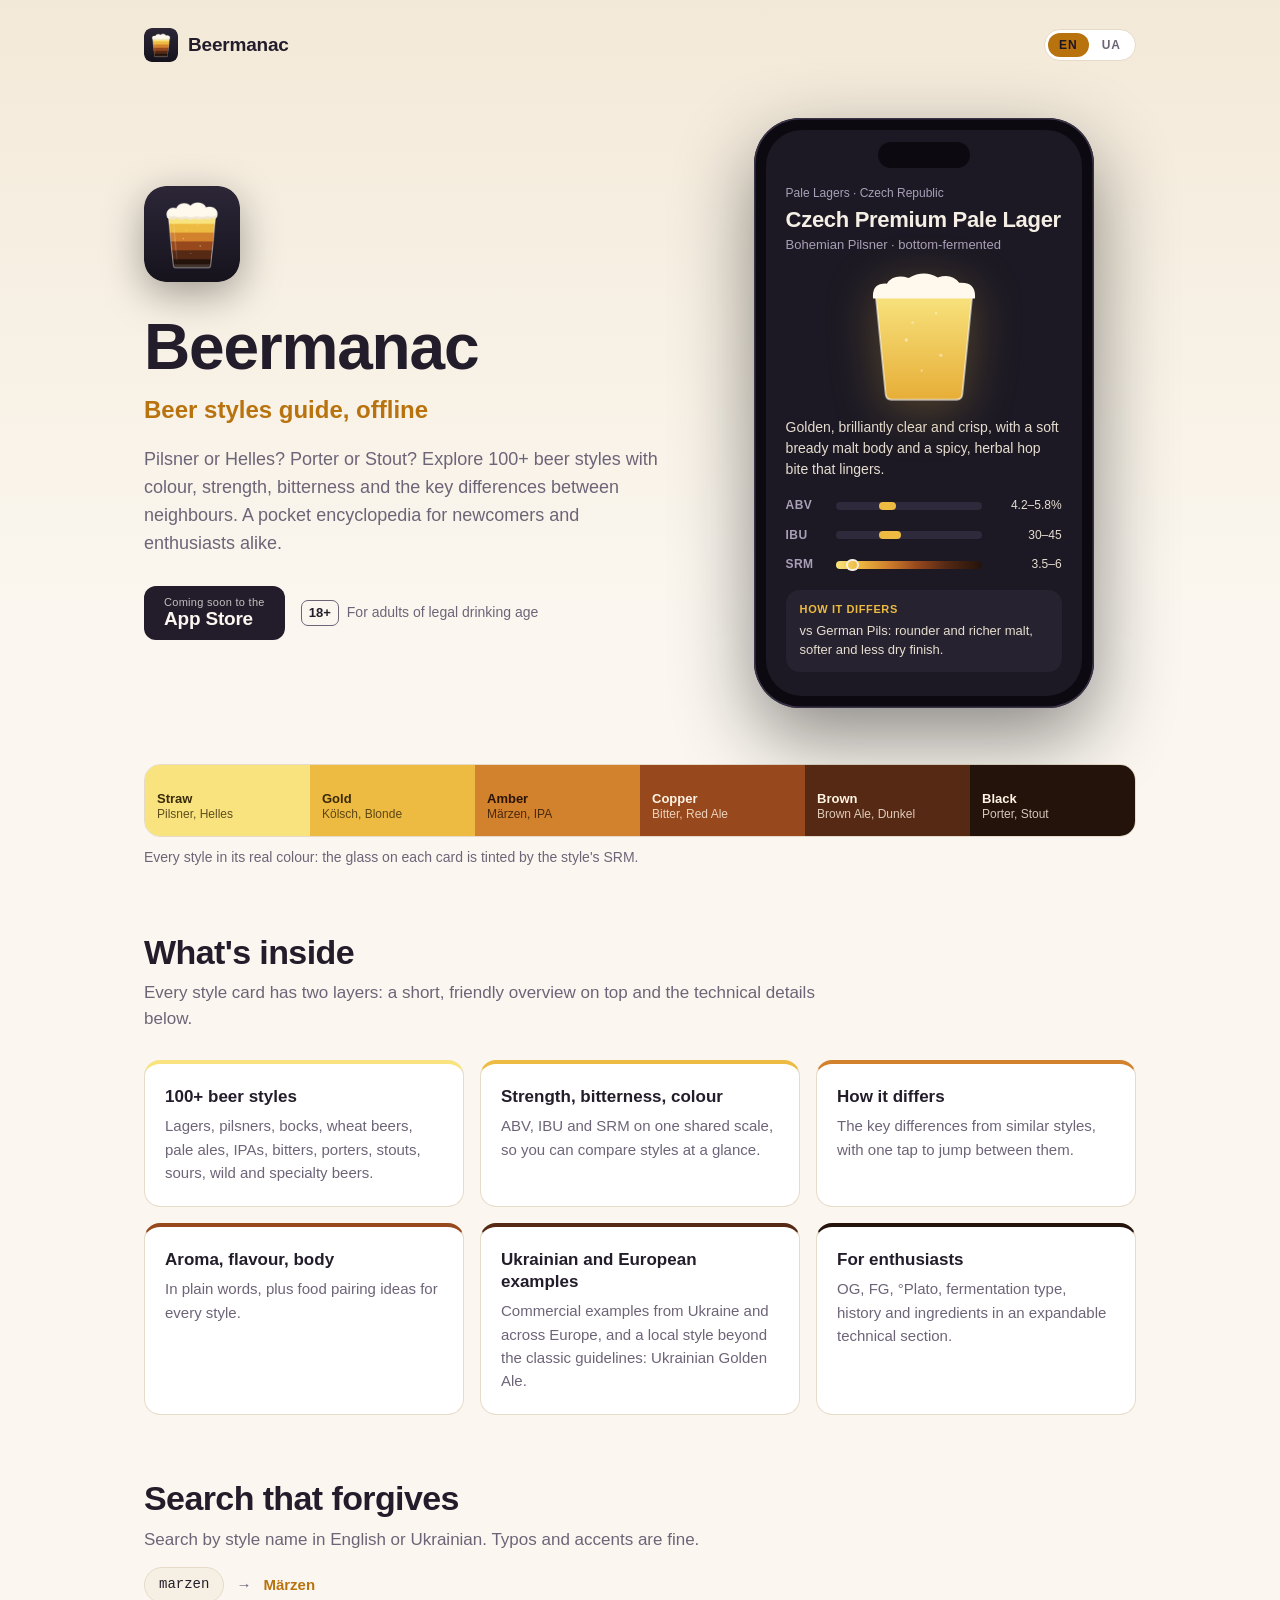
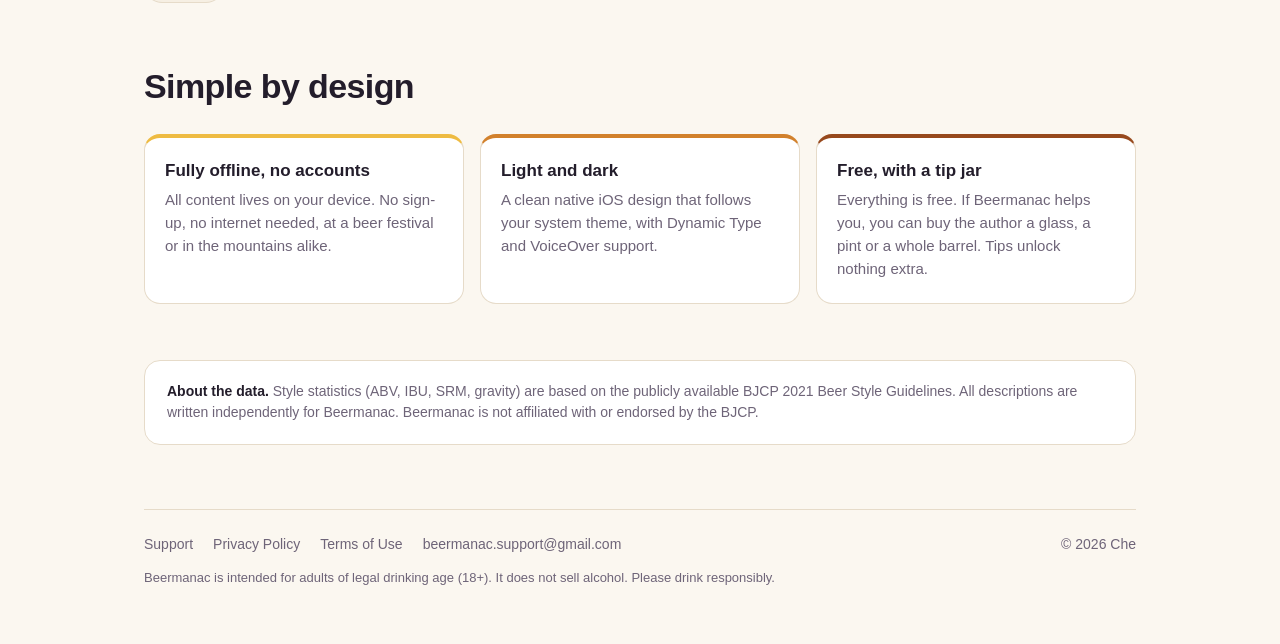
==== index.html @ 49260186 "Add Beermanac landing site (en + uk) Home, support, privacy policy and terms of use for the Beermana" ====
<!DOCTYPE html>
<html lang="en">
<head>
  <meta charset="UTF-8">
  <meta name="viewport" content="width=device-width, initial-scale=1.0">
  <title>Beermanac — Beer Styles Guide for iPhone, Offline</title>
  <meta name="description" content="Beermanac is a pocket encyclopedia of beer styles: 100+ styles with colour, strength, bitterness and the key differences between neighbours. Free, offline, no account.">
  <link rel="canonical" href="https://chevit.github.io/Beermanac_web/">
  <link rel="alternate" hreflang="en" href="https://chevit.github.io/Beermanac_web/">
  <link rel="alternate" hreflang="uk" href="https://chevit.github.io/Beermanac_web/uk/">
  <link rel="alternate" hreflang="x-default" href="https://chevit.github.io/Beermanac_web/">
  <!-- After release: <meta name="apple-itunes-app" content="app-id=APP_ID"> -->
  <meta name="theme-color" content="#16131D">
  <link rel="icon" href="favicon.ico" sizes="any">
  <link rel="icon" type="image/png" href="assets/favicon-64.png">
  <link rel="apple-touch-icon" href="assets/apple-touch-icon.png">
  <link rel="manifest" href="manifest.webmanifest">
  <meta property="og:type" content="website">
  <meta property="og:title" content="Beermanac — Beer Styles Guide, Offline">
  <meta property="og:description" content="100+ beer styles with colour, strength, bitterness and the key differences between neighbours. Free, offline, no account.">
  <meta property="og:url" content="https://chevit.github.io/Beermanac_web/">
  <meta property="og:site_name" content="Beermanac">
  <meta property="og:locale" content="en_US">
  <meta property="og:locale:alternate" content="uk_UA">
  <meta property="og:image" content="https://chevit.github.io/Beermanac_web/assets/og-image.png">
  <meta property="og:image:width" content="1200">
  <meta property="og:image:height" content="630">
  <meta property="og:image:alt" content="A pint glass poured in stripes from straw to black, the Beermanac icon">
  <meta name="twitter:card" content="summary_large_image">
  <link rel="stylesheet" href="css/styles.css">
  <script type="application/ld+json">
{
  "@context": "https://schema.org",
  "@graph": [
    { "@type": "WebSite", "name": "Beermanac", "url": "https://chevit.github.io/Beermanac_web/", "inLanguage": "en" },
    {
      "@type": "MobileApplication",
      "name": "Beermanac",
      "alternateName": "Пивогляд",
      "operatingSystem": "iOS",
      "applicationCategory": "ReferenceApplication",
      "contentRating": "18+",
      "offers": { "@type": "Offer", "price": "0", "priceCurrency": "USD" }
    }
  ]
}
  </script>
</head>
<body data-page-locale="en">
  <div class="page">

    <header class="site-header">
      <a class="brand" href="./"><img src="assets/icon-192.png" alt="" width="34" height="34"><span>Beermanac</span></a>
      <nav class="locale-toggle" aria-label="Language">
        <a class="locale-btn active" data-locale="en" href="./" aria-current="page" hreflang="en">EN</a>
        <a class="locale-btn" data-locale="uk" href="uk/" hreflang="uk" lang="uk">UA</a>
      </nav>
    </header>

    <main>
      <section class="hero">
        <div>
          <img class="hero-icon" src="assets/icon-240.png" alt="Beermanac app icon" width="96" height="96">
          <h1>Beermanac</h1>
          <p class="tagline">Beer styles guide, offline</p>
          <p class="lead">Pilsner or Helles? Porter or Stout? Explore 100+ beer styles with colour, strength, bitterness and the key differences between neighbours. A pocket encyclopedia for newcomers and enthusiasts alike.</p>
          <div class="cta">
            <!-- After release, replace with the official App Store badge linking to the app. -->
            <span class="store-soon" role="note"><small>Coming soon to the</small><strong>App Store</strong></span>
            <span class="age-chip"><b>18+</b> For adults of legal drinking age</span>
          </div>
        </div>

        <div class="phone" aria-label="Example style card from the app" role="img">
          <div class="screen" aria-hidden="true">
            <div class="island"></div>
            <div class="crumb">Pale Lagers · Czech Republic</div>
            <h2>Czech Premium Pale Lager</h2>
            <div class="alt">Bohemian Pilsner · bottom-fermented</div>
            <svg class="style-glass" viewBox="230 200 564 690" focusable="false">
              <defs>
                <clipPath id="glass-clip"><path d="M258 306 L766 306 L712 846 Q709 872 682 872 L342 872 Q315 872 312 846 Z"/></clipPath>
                <linearGradient id="beer-fill" x1="0" y1="0" x2="0" y2="1"><stop offset="0" stop-color="#F8E37E"/><stop offset="1" stop-color="#E6AC35"/></linearGradient>
              </defs>
              <g clip-path="url(#glass-clip)">
                <rect x="200" y="320" width="624" height="570" fill="url(#beer-fill)"/>
                <g fill="#fff" fill-opacity=".45"><circle cx="420" cy="560" r="9"/><circle cx="452" cy="470" r="6"/><circle cx="600" cy="640" r="8"/><circle cx="575" cy="420" r="6"/><circle cx="500" cy="720" r="6"/></g>
              </g>
              <path d="M246 344 Q238 262 318 266 Q352 212 432 236 Q512 192 584 234 Q656 210 696 262 Q786 256 778 344 Z" fill="#FFF8EC"/>
              <path d="M258 306 L312 846 Q315 872 342 872 L682 872 Q709 872 712 846 L766 306" fill="none" stroke="#fff" stroke-opacity=".55" stroke-width="10" stroke-linejoin="round"/>
            </svg>
            <p class="overview">Golden, brilliantly clear and crisp, with a soft bready malt body and a spicy, herbal hop bite that lingers.</p>
            <div class="scales">
              <div class="scale-row"><span class="label">ABV</span><span class="track"><span class="range" style="left:30%;width:11.4%"></span></span><span class="value">4.2–5.8%</span></div>
              <div class="scale-row"><span class="label">IBU</span><span class="track"><span class="range" style="left:30%;width:15%"></span></span><span class="value">30–45</span></div>
              <div class="scale-row"><span class="label">SRM</span><span class="track track--srm"><span class="range" style="left:8.75%;width:6.25%"></span></span><span class="value">3.5–6</span></div>
            </div>
            <div class="diff"><b>How it differs</b>vs German Pils: rounder and richer malt, softer and less dry finish.</div>
          </div>
        </div>
      </section>

      <div class="spectrum" aria-label="Beer colour spectrum from straw to black">
        <div>Straw<span>Pilsner, Helles</span></div>
        <div>Gold<span>Kölsch, Blonde</span></div>
        <div>Amber<span>Märzen, IPA</span></div>
        <div>Copper<span>Bitter, Red Ale</span></div>
        <div>Brown<span>Brown Ale, Dunkel</span></div>
        <div>Black<span>Porter, Stout</span></div>
      </div>
      <p class="spectrum-caption">Every style in its real colour: the glass on each card is tinted by the style's SRM.</p>

      <section class="section">
        <h2>What's inside</h2>
        <p class="section-lead">Every style card has two layers: a short, friendly overview on top and the technical details below.</p>
        <div class="features">
          <article class="feature" style="--c: var(--srm-1)">
            <h3>100+ beer styles</h3>
            <p>Lagers, pilsners, bocks, wheat beers, pale ales, IPAs, bitters, porters, stouts, sours, wild and specialty beers.</p>
          </article>
          <article class="feature" style="--c: var(--srm-2)">
            <h3>Strength, bitterness, colour</h3>
            <p>ABV, IBU and SRM on one shared scale, so you can compare styles at a glance.</p>
          </article>
          <article class="feature" style="--c: var(--srm-3)">
            <h3>How it differs</h3>
            <p>The key differences from similar styles, with one tap to jump between them.</p>
          </article>
          <article class="feature" style="--c: var(--srm-4)">
            <h3>Aroma, flavour, body</h3>
            <p>In plain words, plus food pairing ideas for every style.</p>
          </article>
          <article class="feature" style="--c: var(--srm-5)">
            <h3>Ukrainian and European examples</h3>
            <p>Commercial examples from Ukraine and across Europe, and a local style beyond the classic guidelines: Ukrainian Golden Ale.</p>
          </article>
          <article class="feature" style="--c: var(--srm-6)">
            <h3>For enthusiasts</h3>
            <p>OG, FG, °Plato, fermentation type, history and ingredients in an expandable technical section.</p>
          </article>
        </div>
      </section>

      <section class="section">
        <h2>Search that forgives</h2>
        <p class="section-lead">Search by style name in English or Ukrainian. Typos and accents are fine.</p>
        <div class="search-demo"><span class="q">marzen</span><span class="arrow">→</span><span class="hit">Märzen</span></div>
      </section>

      <section class="section">
        <h2>Simple by design</h2>
        <div class="features">
          <article class="feature" style="--c: var(--srm-2)">
            <h3>Fully offline, no accounts</h3>
            <p>All content lives on your device. No sign-up, no internet needed, at a beer festival or in the mountains alike.</p>
          </article>
          <article class="feature" style="--c: var(--srm-3)">
            <h3>Light and dark</h3>
            <p>A clean native iOS design that follows your system theme, with Dynamic Type and VoiceOver support.</p>
          </article>
          <article class="feature" style="--c: var(--srm-4)">
            <h3>Free, with a tip jar</h3>
            <p>Everything is free. If Beermanac helps you, you can buy the author a glass, a pint or a whole barrel. Tips unlock nothing extra.</p>
          </article>
        </div>
      </section>

      <p class="note"><strong>About the data.</strong> Style statistics (ABV, IBU, SRM, gravity) are based on the publicly available BJCP 2021 Beer Style Guidelines. All descriptions are written independently for Beermanac. Beermanac is not affiliated with or endorsed by the BJCP.</p>
    </main>

    <footer class="site-footer">
      <nav class="footer-nav" aria-label="Footer">
        <a href="support.html?locale=en">Support</a>
        <a href="privacy-policy.html?locale=en">Privacy Policy</a>
        <a href="terms-of-use.html?locale=en">Terms of Use</a>
        <a href="mailto:beermanac.support@gmail.com">beermanac.support@gmail.com</a>
      </nav>
      <span>© 2026 Che</span>
      <p class="responsibly">Beermanac is intended for adults of legal drinking age (18+). It does not sell alcohol. Please drink responsibly.</p>
    </footer>

  </div>
  <script src="js/page-locale.js" defer></script>
</body>
</html>
---- css/styles.css ----
/* Beermanac / Пивогляд — landing styles.
   Palette comes from the app icon: dark plum background and the SRM spectrum. */

:root {
  --bg:        #16131D;
  --bg-top:    #2D2738;
  --surface:   #221E2C;
  --surface-2: #2B2638;
  --border:    #3A3348;
  --text:      #F4EEE4;
  --muted:     #A99FB8;
  --accent:    #EEBB42;
  --accent-2:  #D2812C;
  --link:      #F2C760;
  --foam:      #FFF8EC;

  --srm-1: #F8E37E;
  --srm-2: #EEBB42;
  --srm-3: #D2812C;
  --srm-4: #97491D;
  --srm-5: #562914;
  --srm-6: #23130B;

  --radius: 16px;
  --font: -apple-system, BlinkMacSystemFont, "SF Pro Text", "Segoe UI", Roboto, "Helvetica Neue", Arial, sans-serif;
  --font-display: -apple-system, BlinkMacSystemFont, "SF Pro Display", "Segoe UI", Roboto, "Helvetica Neue", Arial, sans-serif;
  color-scheme: dark;
}

@media (prefers-color-scheme: light) {
  :root {
    --bg:        #FBF7F0;
    --bg-top:    #F3E9D8;
    --surface:   #FFFFFF;
    --surface-2: #F6EFE3;
    --border:    #E6DBC9;
    --text:      #231D2B;
    --muted:     #6E6478;
    --accent:    #B8730F;
    --accent-2:  #97491D;
    --link:      #9A5A0C;
    color-scheme: light;
  }
}

*, *::before, *::after { box-sizing: border-box; margin: 0; padding: 0; }
[hidden] { display: none !important; }

html { -webkit-text-size-adjust: 100%; }

body {
  font-family: var(--font);
  font-size: 17px;
  line-height: 1.55;
  color: var(--text);
  background: var(--bg);
  background-image: linear-gradient(180deg, var(--bg-top) 0, var(--bg) 640px);
  background-repeat: no-repeat;
  min-height: 100vh;
}

a { color: var(--link); }
a:hover { color: var(--accent); }

.page {
  width: 100%;
  max-width: 1040px;
  margin: 0 auto;
  padding: 20px 24px 56px;
  transition: opacity 0.2s;
}
.page--narrow { max-width: 820px; }

/* ── Header ── */
.site-header {
  display: flex;
  align-items: center;
  justify-content: space-between;
  gap: 16px;
  padding: 8px 0 24px;
}
.brand {
  display: inline-flex;
  align-items: center;
  gap: 10px;
  color: var(--text);
  text-decoration: none;
  font-family: var(--font-display);
  font-weight: 700;
  font-size: 19px;
  letter-spacing: -0.2px;
}
.brand:hover { color: var(--text); }
.brand img { width: 34px; height: 34px; border-radius: 8px; }

.locale-toggle {
  display: inline-flex;
  align-items: center;
  gap: 2px;
  padding: 3px;
  border: 1px solid var(--border);
  border-radius: 999px;
  background: var(--surface);
}
.locale-btn {
  font: inherit;
  font-size: 12px;
  font-weight: 600;
  letter-spacing: 1px;
  color: var(--muted);
  background: none;
  border: 0;
  border-radius: 999px;
  padding: 4px 11px;
  cursor: pointer;
  text-decoration: none;
  line-height: 1.4;
}
.locale-btn:hover { color: var(--text); }
.locale-btn.active { background: var(--accent); color: #1B1622; }

/* ── Hero ── */
.hero {
  display: grid;
  grid-template-columns: 1.1fr 0.9fr;
  gap: 48px;
  align-items: center;
  padding: 32px 0 56px;
}
.hero-icon {
  width: 96px;
  height: 96px;
  border-radius: 22px;
  box-shadow: 0 12px 40px rgba(0, 0, 0, 0.35);
  margin-bottom: 24px;
}
.hero h1 {
  font-family: var(--font-display);
  font-size: clamp(40px, 7vw, 64px);
  line-height: 1.05;
  letter-spacing: -1.2px;
  font-weight: 800;
}
.hero .tagline {
  font-size: clamp(19px, 2.6vw, 24px);
  font-weight: 600;
  color: var(--accent);
  margin-top: 10px;
}
.hero .lead {
  font-size: 18px;
  color: var(--muted);
  margin-top: 18px;
  max-width: 34em;
}
.cta {
  display: flex;
  flex-wrap: wrap;
  align-items: center;
  gap: 12px 16px;
  margin-top: 28px;
}
.store-soon {
  display: inline-flex;
  flex-direction: column;
  justify-content: center;
  min-height: 54px;
  padding: 8px 20px;
  border-radius: 12px;
  background: var(--text);
  color: var(--bg);
  line-height: 1.15;
  user-select: none;
}
.store-soon small { font-size: 11px; letter-spacing: 0.3px; opacity: 0.75; }
.store-soon strong { font-size: 19px; font-weight: 700; letter-spacing: -0.2px; }
.age-chip {
  display: inline-flex;
  align-items: center;
  gap: 8px;
  font-size: 14px;
  color: var(--muted);
}
.age-chip b {
  display: inline-grid;
  place-items: center;
  min-width: 38px;
  height: 26px;
  padding: 0 6px;
  border-radius: 7px;
  border: 1.5px solid var(--muted);
  color: var(--text);
  font-size: 13px;
}

/* ── Phone mockup with a style card ── */
.phone {
  justify-self: center;
  width: min(100%, 340px);
  border-radius: 46px;
  padding: 12px;
  background: #0C0A10;
  box-shadow: 0 30px 80px rgba(0, 0, 0, 0.45), inset 0 0 0 1.5px #3A3348;
}
.screen {
  border-radius: 36px;
  background: #1C1924;
  color: #F4EEE4;
  padding: 26px 20px 24px;
  overflow: hidden;
}
.screen .island {
  width: 92px; height: 26px; border-radius: 20px; background: #0C0A10;
  margin: -14px auto 16px;
}
.screen .crumb { font-size: 12px; color: #A99FB8; }
.screen h2 {
  font-family: var(--font-display);
  font-size: 22px;
  line-height: 1.2;
  margin: 4px 0 2px;
  letter-spacing: -0.3px;
}
.screen .alt { font-size: 13px; color: #A99FB8; }
.style-glass {
  display: block;
  width: 108px;
  margin: 16px auto 14px;
  filter: drop-shadow(0 10px 24px rgba(238, 187, 66, 0.28));
}
.screen .overview { font-size: 14px; line-height: 1.5; color: #E6DDD0; }
.scales { margin-top: 16px; display: grid; gap: 11px; }
.scale-row {
  display: grid;
  grid-template-columns: 40px 1fr 70px;
  align-items: center;
  gap: 10px;
  font-size: 12px;
}
.scale-row .label { font-weight: 700; color: #A99FB8; letter-spacing: 0.4px; }
.scale-row .value { text-align: right; color: #E6DDD0; font-variant-numeric: tabular-nums; }
.track {
  position: relative;
  height: 8px;
  border-radius: 4px;
  background: #2F2A3B;
}
.track .range {
  position: absolute;
  top: 0; bottom: 0;
  border-radius: 4px;
  background: var(--srm-2);
}
.track--srm {
  background: linear-gradient(90deg, var(--srm-1), var(--srm-2) 15%, var(--srm-3) 35%, var(--srm-4) 55%, var(--srm-5) 75%, var(--srm-6));
}
.track--srm .range {
  background: transparent;
  box-shadow: 0 0 0 2px #F4EEE4;
}
.diff {
  margin-top: 16px;
  padding: 12px 14px;
  border-radius: 14px;
  background: #26222F;
  font-size: 13px;
  line-height: 1.45;
  color: #E6DDD0;
}
.diff b { display: block; font-size: 11px; letter-spacing: 0.6px; text-transform: uppercase; color: #EEBB42; margin-bottom: 4px; }

/* ── Spectrum ── */
.spectrum {
  display: grid;
  grid-template-columns: repeat(6, 1fr);
  border-radius: var(--radius);
  overflow: hidden;
  border: 1px solid var(--border);
}
.spectrum div {
  padding: 26px 12px 14px;
  font-size: 13px;
  font-weight: 600;
  line-height: 1.25;
}
.spectrum span { display: block; font-weight: 400; font-size: 12px; opacity: 0.8; }
.spectrum div:nth-child(1) { background: var(--srm-1); color: #3A2A08; }
.spectrum div:nth-child(2) { background: var(--srm-2); color: #3A2A08; }
.spectrum div:nth-child(3) { background: var(--srm-3); color: #2A1405; }
.spectrum div:nth-child(4) { background: var(--srm-4); color: #FFF3E3; }
.spectrum div:nth-child(5) { background: var(--srm-5); color: #FFF3E3; }
.spectrum div:nth-child(6) { background: var(--srm-6); color: #FFF3E3; }
.spectrum-caption { font-size: 14px; color: var(--muted); margin-top: 10px; }

/* ── Sections ── */
.section { padding-top: 64px; }
.section > h2 {
  font-family: var(--font-display);
  font-size: clamp(26px, 4vw, 34px);
  letter-spacing: -0.6px;
  line-height: 1.15;
}
.section > .section-lead { color: var(--muted); margin-top: 8px; max-width: 40em; }

.features {
  display: grid;
  grid-template-columns: repeat(3, 1fr);
  gap: 16px;
  margin-top: 28px;
}
.feature {
  background: var(--surface);
  border: 1px solid var(--border);
  border-radius: var(--radius);
  padding: 22px 22px 22px 20px;
  border-top: 4px solid var(--c, var(--srm-2));
}
.feature h3 { font-size: 17px; line-height: 1.3; margin-bottom: 6px; }
.feature p { font-size: 15px; color: var(--muted); }

.search-demo {
  display: flex;
  flex-wrap: wrap;
  align-items: center;
  gap: 12px;
  margin-top: 14px;
  font-size: 15px;
}
.search-demo .q {
  padding: 6px 14px;
  border-radius: 999px;
  background: var(--surface-2);
  border: 1px solid var(--border);
  font-family: ui-monospace, "SF Mono", Menlo, monospace;
  font-size: 14px;
}
.search-demo .arrow { color: var(--muted); }
.search-demo .hit { font-weight: 700; color: var(--accent); }

.note {
  margin-top: 56px;
  padding: 20px 22px;
  border-radius: var(--radius);
  background: var(--surface);
  border: 1px solid var(--border);
  font-size: 14px;
  color: var(--muted);
}
.note strong { color: var(--text); }

/* ── Footer ── */
.site-footer {
  margin-top: 64px;
  padding-top: 24px;
  border-top: 1px solid var(--border);
  display: flex;
  flex-wrap: wrap;
  justify-content: space-between;
  gap: 12px 24px;
  font-size: 14px;
  color: var(--muted);
}
.footer-nav { display: flex; flex-wrap: wrap; gap: 8px 20px; }
.footer-nav a { color: var(--muted); text-decoration: none; }
.footer-nav a:hover { color: var(--accent); }
.responsibly { width: 100%; font-size: 13px; }

/* ── Subpages ── */
.subpage-title {
  font-family: var(--font-display);
  font-size: clamp(30px, 5vw, 40px);
  letter-spacing: -0.8px;
  line-height: 1.15;
  margin: 16px 0 6px;
}
.subpage-meta { color: var(--muted); font-size: 14px; margin-bottom: 28px; }
.content-card {
  background: var(--surface);
  border: 1px solid var(--border);
  border-radius: var(--radius);
  padding: 28px clamp(20px, 4vw, 40px) 36px;
}
.content-card h2 {
  font-family: var(--font-display);
  font-size: 21px;
  letter-spacing: -0.3px;
  margin: 34px 0 10px;
}
.content-card h2:first-child { margin-top: 0; }
.content-card h3 { font-size: 17px; margin: 22px 0 6px; }
.content-card p, .content-card li { font-size: 16px; }
.content-card p + p { margin-top: 10px; }
.content-card ul { padding-left: 22px; margin: 8px 0; }
.content-card li + li { margin-top: 4px; }
.content-card .tldr {
  padding: 16px 18px;
  border-radius: 12px;
  background: var(--surface-2);
  border-left: 4px solid var(--accent);
}
.content-card .tldr li { font-size: 15px; }

details.faq {
  border-bottom: 1px solid var(--border);
  padding: 14px 0;
}
details.faq:first-of-type { border-top: 1px solid var(--border); }
details.faq summary {
  cursor: pointer;
  font-weight: 650;
  font-size: 17px;
  list-style: none;
  display: flex;
  justify-content: space-between;
  gap: 16px;
}
details.faq summary::-webkit-details-marker { display: none; }
details.faq summary::after { content: "+"; color: var(--accent); font-weight: 400; font-size: 22px; line-height: 1; }
details.faq[open] summary::after { content: "–"; }
details.faq > div { padding-top: 8px; color: var(--text); }

.contact-box {
  margin-top: 32px;
  padding: 22px 24px;
  border-radius: 14px;
  background: var(--surface-2);
  border: 1px solid var(--border);
}
.contact-box .email {
  display: inline-block;
  margin-top: 10px;
  font-size: 18px;
  font-weight: 650;
}

/* ── 404 ── */
.center { text-align: center; padding: 80px 0; }
.center img { width: 120px; margin-bottom: 20px; }

/* ── Responsive ── */
@media (max-width: 860px) {
  .hero { grid-template-columns: 1fr; gap: 40px; padding-top: 16px; }
  .features { grid-template-columns: 1fr 1fr; }
}
@media (max-width: 560px) {
  .page { padding: 16px 16px 48px; }
  .features { grid-template-columns: 1fr; }
  .spectrum { grid-template-columns: repeat(3, 1fr); }
  .hero-icon { width: 80px; height: 80px; border-radius: 18px; }
  .brand span { display: none; }
}

@media (prefers-reduced-motion: reduce) {
  .page { transition: none; }
}
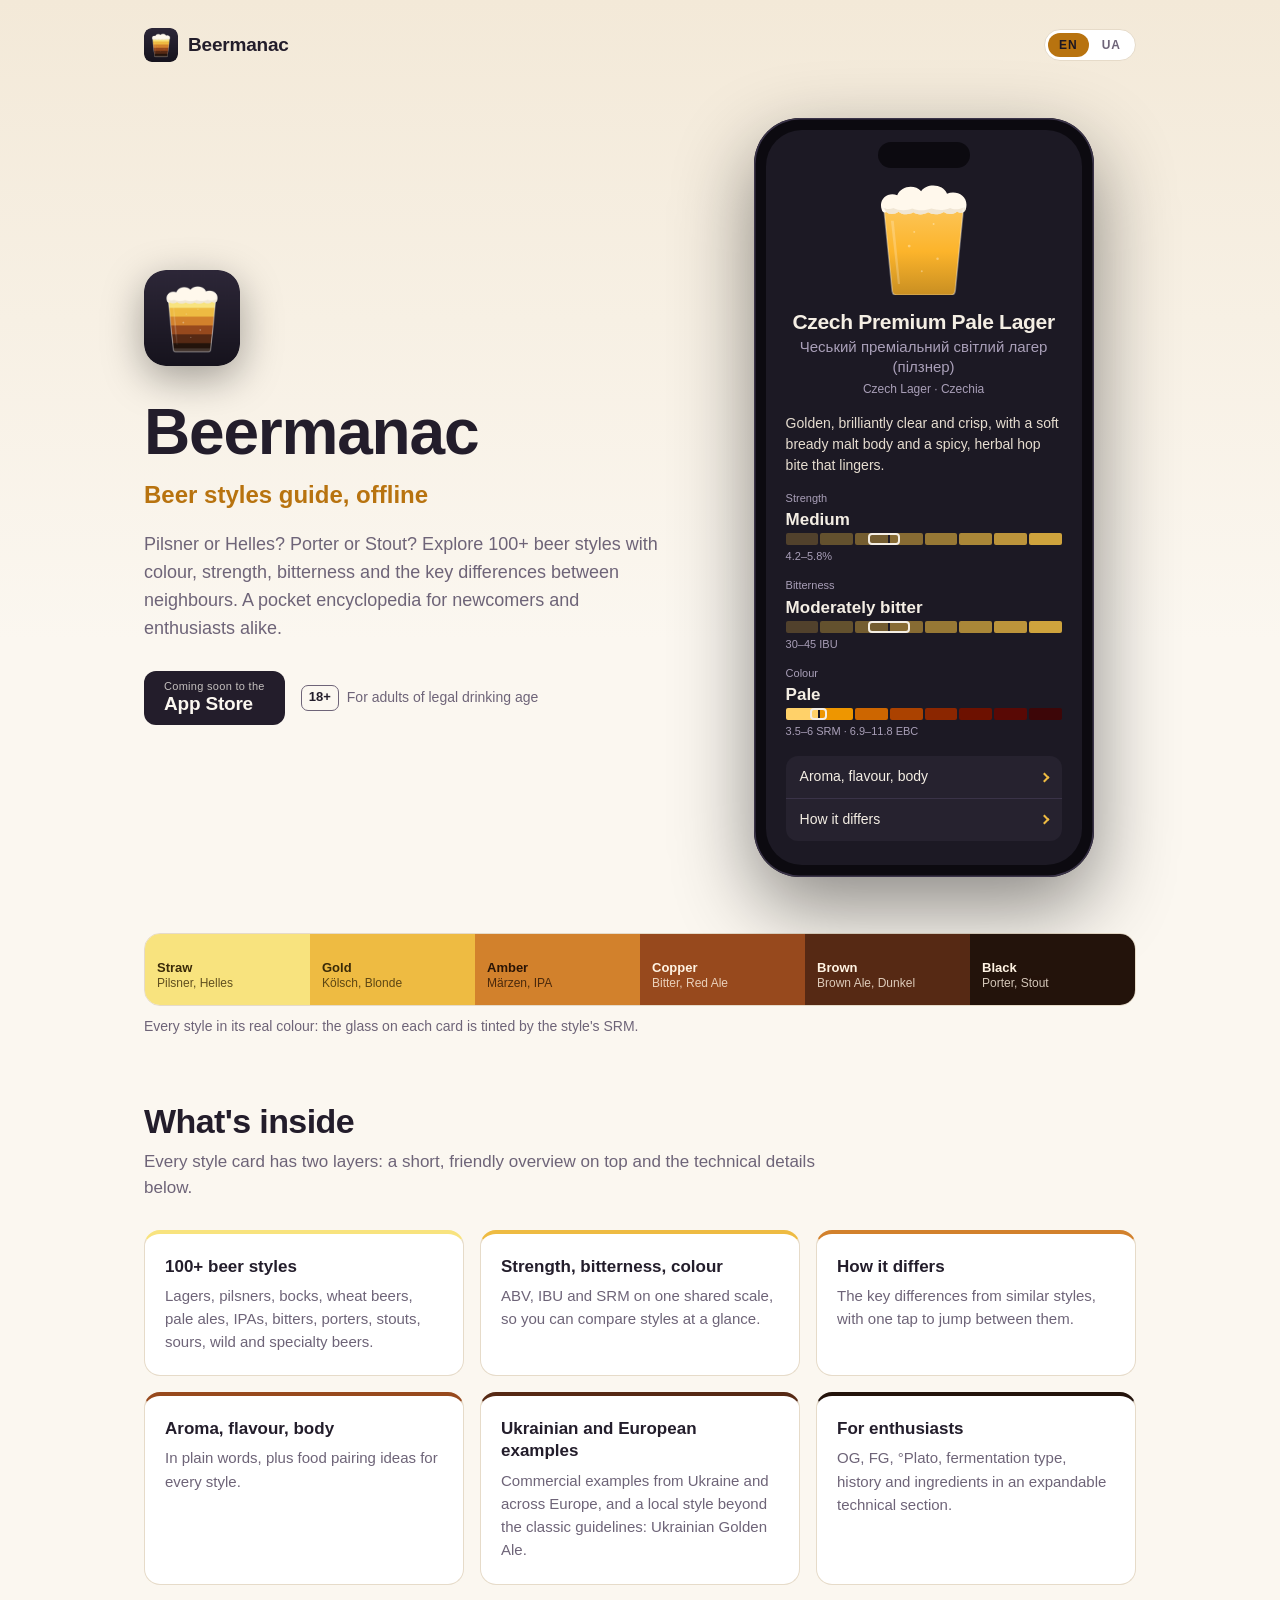
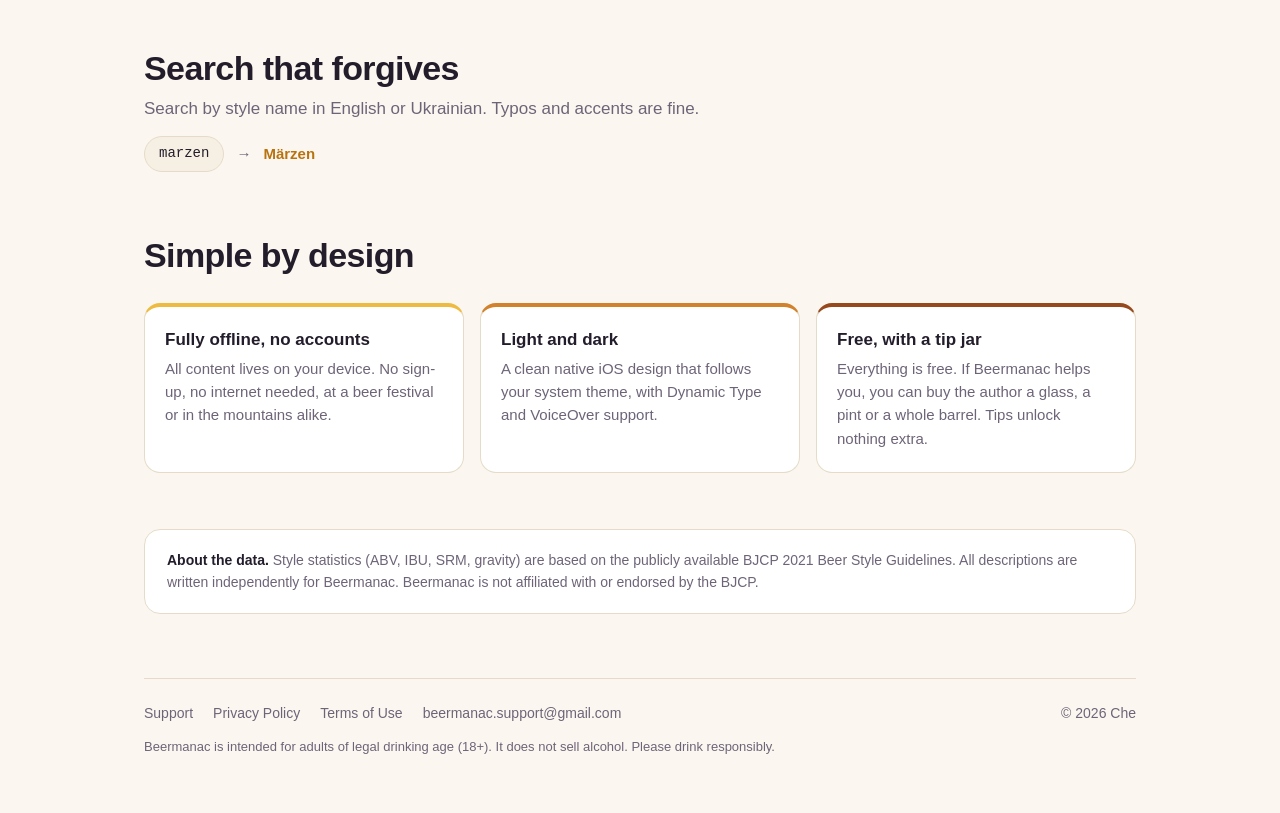
==== commit e59b24bf: "Make the hero phone mockup match the app's style card Zone-word scales with 8 segments, centred head" ====
--- a/index.html
+++ b/index.html
@@ -74,28 +74,32 @@
         <div class="phone" aria-label="Example style card from the app" role="img">
           <div class="screen" aria-hidden="true">
             <div class="island"></div>
-            <div class="crumb">Pale Lagers · Czech Republic</div>
-            <h2>Czech Premium Pale Lager</h2>
-            <div class="alt">Bohemian Pilsner · bottom-fermented</div>
-            <svg class="style-glass" viewBox="230 200 564 690" focusable="false">
+            <div class="card-head">
+              <svg class="style-glass" viewBox="222 166 584 706" focusable="false">
               <defs>
                 <clipPath id="glass-clip"><path d="M258 306 L766 306 L712 846 Q709 872 682 872 L342 872 Q315 872 312 846 Z"/></clipPath>
-                <linearGradient id="beer-fill" x1="0" y1="0" x2="0" y2="1"><stop offset="0" stop-color="#F8E37E"/><stop offset="1" stop-color="#E6AC35"/></linearGradient>
+                <linearGradient id="beer-fill" x1="0" y1="0" x2="0" y2="1"><stop offset="0" stop-color="#FCC65A"/><stop offset=".5" stop-color="#FCB42B"/><stop offset="1" stop-color="#C58C21"/></linearGradient>
               </defs>
               <g clip-path="url(#glass-clip)">
-                <rect x="200" y="320" width="624" height="570" fill="url(#beer-fill)"/>
-                <g fill="#fff" fill-opacity=".45"><circle cx="420" cy="560" r="9"/><circle cx="452" cy="470" r="6"/><circle cx="600" cy="640" r="8"/><circle cx="575" cy="420" r="6"/><circle cx="500" cy="720" r="6"/></g>
+                <rect x="200" y="300" width="624" height="590" fill="url(#beer-fill)"/>
+                <g fill="#fff" fill-opacity=".35"><circle cx="420" cy="560" r="9"/><circle cx="452" cy="470" r="6"/><circle cx="600" cy="640" r="8"/><circle cx="575" cy="420" r="6"/><circle cx="500" cy="720" r="6"/></g>
               </g>
-              <path d="M246 344 Q238 262 318 266 Q352 212 432 236 Q512 192 584 234 Q656 210 696 262 Q786 256 778 344 Z" fill="#FFF8EC"/>
-              <path d="M258 306 L312 846 Q315 872 342 872 L682 872 Q709 872 712 846 L766 306" fill="none" stroke="#fff" stroke-opacity=".55" stroke-width="10" stroke-linejoin="round"/>
+              <path d="M304 400 L322 400 L362 800 L348 800 Z" fill="#fff" fill-opacity=".22"/>
+              <path d="M246 330 C222 262 286 214 344 238 C368 176 456 166 496 212 C532 158 638 166 660 228 C724 202 806 246 778 330 C770 352 740 352 724 340 C700 362 660 360 640 344 C610 364 566 362 540 346 C506 366 470 362 446 346 C414 366 372 360 352 342 C330 360 290 360 274 344 C262 352 250 346 246 330 Z" fill="#FFF8EC"/>
+              <path d="M274 344 C290 360 330 360 352 342 C372 360 414 366 446 346 C470 362 506 366 540 346 C566 362 610 364 640 344 C660 360 700 362 724 340 C740 352 770 352 778 330 L770 312 C740 330 700 330 680 318 C640 336 600 334 560 322 C520 338 470 336 440 322 C400 338 350 334 320 318 C296 330 270 326 252 314 Z" fill="#EADFCB" fill-opacity=".7"/>
+              <path d="M258 306 L312 846 Q315 872 342 872 L682 872 Q709 872 712 846 L766 306" fill="none" stroke="#fff" stroke-opacity=".35" stroke-width="10" stroke-linejoin="round"/>
             </svg>
+              <h2>Czech Premium Pale Lager</h2>
+              <div class="alt">Чеський преміальний світлий лагер (пілзнер)</div>
+              <div class="crumb">Czech Lager · Czechia</div>
+            </div>
             <p class="overview">Golden, brilliantly clear and crisp, with a soft bready malt body and a spicy, herbal hop bite that lingers.</p>
             <div class="scales">
-              <div class="scale-row"><span class="label">ABV</span><span class="track"><span class="range" style="left:30%;width:11.4%"></span></span><span class="value">4.2–5.8%</span></div>
-              <div class="scale-row"><span class="label">IBU</span><span class="track"><span class="range" style="left:30%;width:15%"></span></span><span class="value">30–45</span></div>
-              <div class="scale-row"><span class="label">SRM</span><span class="track track--srm"><span class="range" style="left:8.75%;width:6.25%"></span></span><span class="value">3.5–6</span></div>
+              <div class="scale scale--abv"><span class="scale-title">Strength</span><span class="scale-zone">Medium</span><span class="seg"><i></i><i></i><i></i><i></i><i></i><i></i><i></i><i></i><b style="left:30%;width:11.4%"></b></span><span class="scale-nums">4.2–5.8%</span></div>
+              <div class="scale scale--ibu"><span class="scale-title">Bitterness</span><span class="scale-zone">Moderately bitter</span><span class="seg"><i></i><i></i><i></i><i></i><i></i><i></i><i></i><i></i><b style="left:30%;width:15%"></b></span><span class="scale-nums">30–45 IBU</span></div>
+              <div class="scale scale--srm"><span class="scale-title">Colour</span><span class="scale-zone">Pale</span><span class="seg"><i></i><i></i><i></i><i></i><i></i><i></i><i></i><i></i><b style="left:8.75%;width:6.25%"></b></span><span class="scale-nums">3.5–6 SRM · 6.9–11.8 EBC</span></div>
             </div>
-            <div class="diff"><b>How it differs</b>vs German Pils: rounder and richer malt, softer and less dry finish.</div>
+            <div class="rows"><span>Aroma, flavour, body</span><span>How it differs</span></div>
           </div>
         </div>
       </section>
--- a/css/styles.css
+++ b/css/styles.css
@@ -213,61 +213,82 @@
   width: 92px; height: 26px; border-radius: 20px; background: #0C0A10;
   margin: -14px auto 16px;
 }
-.screen .crumb { font-size: 12px; color: #A99FB8; }
+.card-head { text-align: center; }
 .screen h2 {
   font-family: var(--font-display);
-  font-size: 22px;
+  font-size: 21px;
   line-height: 1.2;
-  margin: 4px 0 2px;
+  margin: 0 0 3px;
   letter-spacing: -0.3px;
 }
-.screen .alt { font-size: 13px; color: #A99FB8; }
+.screen .alt { font-size: 15px; line-height: 1.3; color: #A99FB8; }
+.screen .crumb { font-size: 12px; color: #A99FB8; margin-top: 4px; }
 .style-glass {
   display: block;
-  width: 108px;
-  margin: 16px auto 14px;
-  filter: drop-shadow(0 10px 24px rgba(238, 187, 66, 0.28));
-}
-.screen .overview { font-size: 14px; line-height: 1.5; color: #E6DDD0; }
-.scales { margin-top: 16px; display: grid; gap: 11px; }
-.scale-row {
+  width: 92px;
+  margin: 0 auto 14px;
+}
+.screen .overview { font-size: 14px; line-height: 1.5; color: #E6DDD0; margin-top: 14px; }
+
+/* Scales as in the app: small title, zone word, 8-segment track with a range frame, numbers. */
+.scales { margin-top: 14px; display: grid; gap: 12px; }
+.scale { display: grid; gap: 3px; }
+.scale-title, .scale-nums { font-size: 11px; color: #A99FB8; font-variant-numeric: tabular-nums; }
+.scale-zone { font-size: 17px; font-weight: 600; line-height: 1.2; }
+.seg {
+  position: relative;
   display: grid;
-  grid-template-columns: 40px 1fr 70px;
-  align-items: center;
-  gap: 10px;
-  font-size: 12px;
-}
-.scale-row .label { font-weight: 700; color: #A99FB8; letter-spacing: 0.4px; }
-.scale-row .value { text-align: right; color: #E6DDD0; font-variant-numeric: tabular-nums; }
-.track {
-  position: relative;
-  height: 8px;
-  border-radius: 4px;
-  background: #2F2A3B;
-}
-.track .range {
+  grid-template-columns: repeat(8, 1fr);
+  gap: 2px;
+  height: 12px;
+}
+.seg i { border-radius: 2px; }
+.seg b {
   position: absolute;
   top: 0; bottom: 0;
+  min-width: 6px;
+  border: 2px solid #F4EEE4;
   border-radius: 4px;
-  background: var(--srm-2);
-}
-.track--srm {
-  background: linear-gradient(90deg, var(--srm-1), var(--srm-2) 15%, var(--srm-3) 35%, var(--srm-4) 55%, var(--srm-5) 75%, var(--srm-6));
-}
-.track--srm .range {
-  background: transparent;
-  box-shadow: 0 0 0 2px #F4EEE4;
-}
-.diff {
+}
+.scale--abv i, .scale--ibu i { background: #EEBB42; }
+.scale--abv i:nth-child(1), .scale--ibu i:nth-child(1) { opacity: .25; }
+.scale--abv i:nth-child(2), .scale--ibu i:nth-child(2) { opacity: .34; }
+.scale--abv i:nth-child(3), .scale--ibu i:nth-child(3) { opacity: .42; }
+.scale--abv i:nth-child(4), .scale--ibu i:nth-child(4) { opacity: .51; }
+.scale--abv i:nth-child(5), .scale--ibu i:nth-child(5) { opacity: .59; }
+.scale--abv i:nth-child(6), .scale--ibu i:nth-child(6) { opacity: .68; }
+.scale--abv i:nth-child(7), .scale--ibu i:nth-child(7) { opacity: .76; }
+.scale--abv i:nth-child(8), .scale--ibu i:nth-child(8) { opacity: .85; }
+.scale--srm i:nth-child(1) { background: #FFD169; }
+.scale--srm i:nth-child(2) { background: #EE9600; }
+.scale--srm i:nth-child(3) { background: #CD6600; }
+.scale--srm i:nth-child(4) { background: #AB4200; }
+.scale--srm i:nth-child(5) { background: #8B2600; }
+.scale--srm i:nth-child(6) { background: #6D1100; }
+.scale--srm i:nth-child(7) { background: #590905; }
+.scale--srm i:nth-child(8) { background: #3D0608; }
+
+/* Collapsed disclosure rows, as in the app's card. */
+.rows {
   margin-top: 16px;
-  padding: 12px 14px;
-  border-radius: 14px;
+  border-radius: 12px;
   background: #26222F;
-  font-size: 13px;
-  line-height: 1.45;
-  color: #E6DDD0;
-}
-.diff b { display: block; font-size: 11px; letter-spacing: 0.6px; text-transform: uppercase; color: #EEBB42; margin-bottom: 4px; }
+  font-size: 14px;
+}
+.rows span {
+  display: flex;
+  justify-content: space-between;
+  align-items: center;
+  padding: 10px 14px;
+}
+.rows span + span { border-top: 1px solid #3A3348; }
+.rows span::after {
+  content: "";
+  width: 7px; height: 7px;
+  border: solid #EEBB42;
+  border-width: 2px 2px 0 0;
+  transform: rotate(45deg);
+}
 
 /* ── Spectrum ── */
 .spectrum {
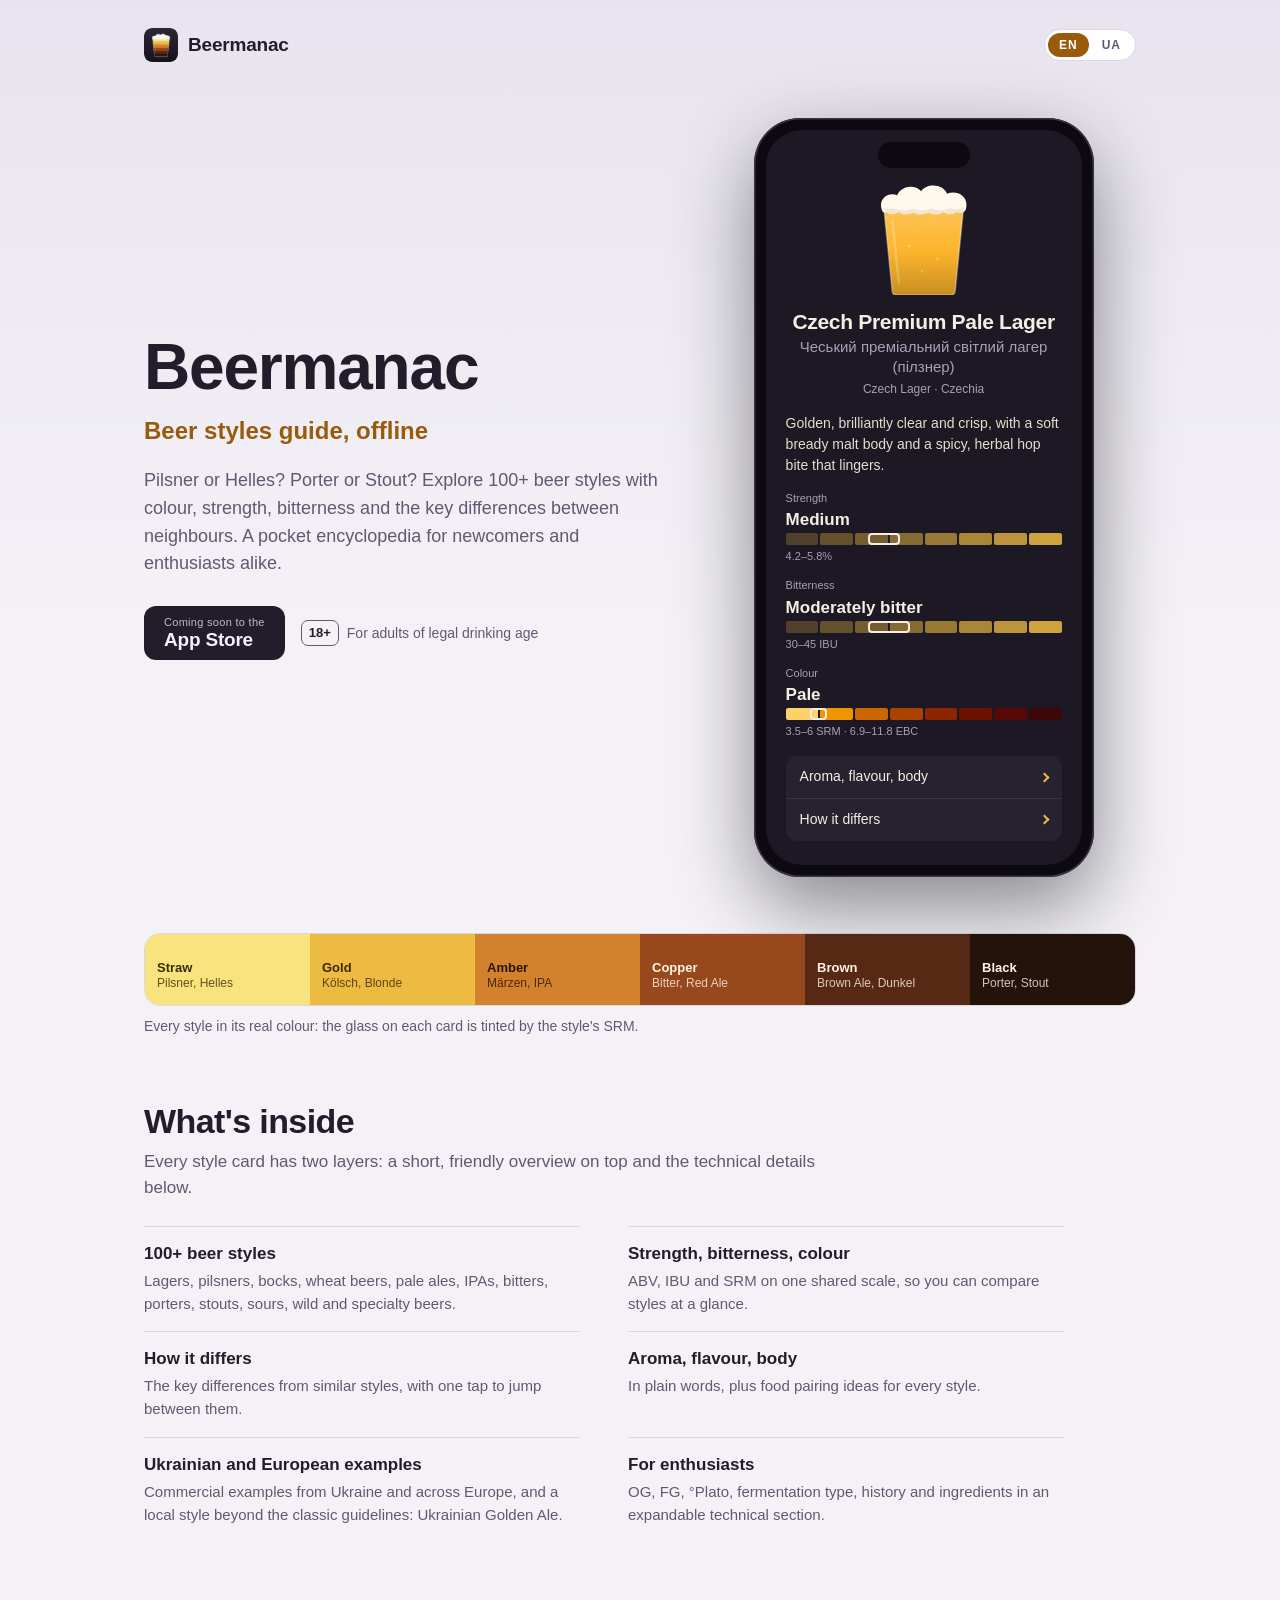
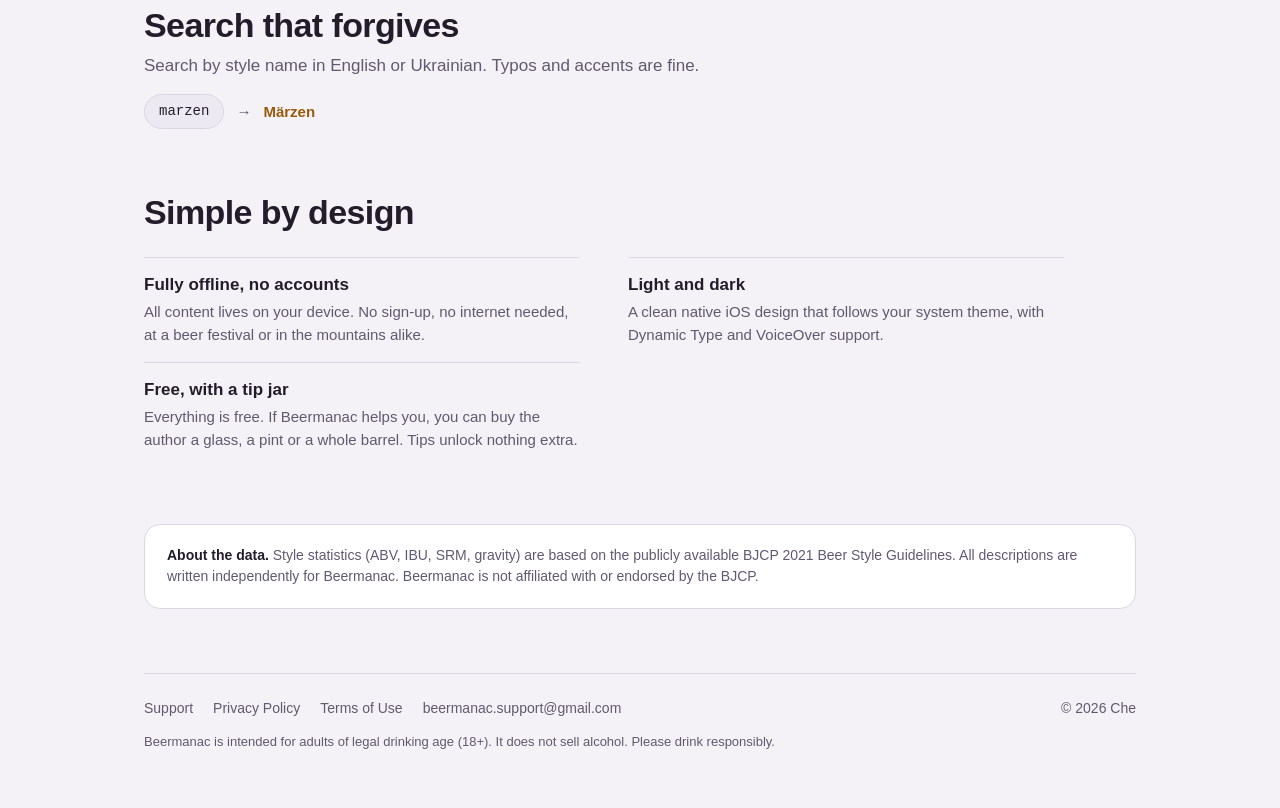
==== commit 81d84547: "Simplify landing: fact lists instead of cards, lavender light theme, no hero icon - Replace the six " ====
--- a/index.html
+++ b/index.html
@@ -10,7 +10,8 @@
   <link rel="alternate" hreflang="uk" href="https://chevit.github.io/Beermanac_web/uk/">
   <link rel="alternate" hreflang="x-default" href="https://chevit.github.io/Beermanac_web/">
   <!-- After release: <meta name="apple-itunes-app" content="app-id=APP_ID"> -->
-  <meta name="theme-color" content="#16131D">
+  <meta name="theme-color" content="#16131D" media="(prefers-color-scheme: dark)">
+  <meta name="theme-color" content="#F4F2F7" media="(prefers-color-scheme: light)">
   <link rel="icon" href="favicon.ico" sizes="any">
   <link rel="icon" type="image/png" href="assets/favicon-64.png">
   <link rel="apple-touch-icon" href="assets/apple-touch-icon.png">
@@ -60,7 +61,6 @@
     <main>
       <section class="hero">
         <div>
-          <img class="hero-icon" src="assets/icon-240.png" alt="Beermanac app icon" width="96" height="96">
           <h1>Beermanac</h1>
           <p class="tagline">Beer styles guide, offline</p>
           <p class="lead">Pilsner or Helles? Porter or Stout? Explore 100+ beer styles with colour, strength, bitterness and the key differences between neighbours. A pocket encyclopedia for newcomers and enthusiasts alike.</p>
@@ -117,32 +117,14 @@
       <section class="section">
         <h2>What's inside</h2>
         <p class="section-lead">Every style card has two layers: a short, friendly overview on top and the technical details below.</p>
-        <div class="features">
-          <article class="feature" style="--c: var(--srm-1)">
-            <h3>100+ beer styles</h3>
-            <p>Lagers, pilsners, bocks, wheat beers, pale ales, IPAs, bitters, porters, stouts, sours, wild and specialty beers.</p>
-          </article>
-          <article class="feature" style="--c: var(--srm-2)">
-            <h3>Strength, bitterness, colour</h3>
-            <p>ABV, IBU and SRM on one shared scale, so you can compare styles at a glance.</p>
-          </article>
-          <article class="feature" style="--c: var(--srm-3)">
-            <h3>How it differs</h3>
-            <p>The key differences from similar styles, with one tap to jump between them.</p>
-          </article>
-          <article class="feature" style="--c: var(--srm-4)">
-            <h3>Aroma, flavour, body</h3>
-            <p>In plain words, plus food pairing ideas for every style.</p>
-          </article>
-          <article class="feature" style="--c: var(--srm-5)">
-            <h3>Ukrainian and European examples</h3>
-            <p>Commercial examples from Ukraine and across Europe, and a local style beyond the classic guidelines: Ukrainian Golden Ale.</p>
-          </article>
-          <article class="feature" style="--c: var(--srm-6)">
-            <h3>For enthusiasts</h3>
-            <p>OG, FG, °Plato, fermentation type, history and ingredients in an expandable technical section.</p>
-          </article>
-        </div>
+        <dl class="facts">
+          <div><dt>100+ beer styles</dt><dd>Lagers, pilsners, bocks, wheat beers, pale ales, IPAs, bitters, porters, stouts, sours, wild and specialty beers.</dd></div>
+          <div><dt>Strength, bitterness, colour</dt><dd>ABV, IBU and SRM on one shared scale, so you can compare styles at a glance.</dd></div>
+          <div><dt>How it differs</dt><dd>The key differences from similar styles, with one tap to jump between them.</dd></div>
+          <div><dt>Aroma, flavour, body</dt><dd>In plain words, plus food pairing ideas for every style.</dd></div>
+          <div><dt>Ukrainian and European examples</dt><dd>Commercial examples from Ukraine and across Europe, and a local style beyond the classic guidelines: Ukrainian Golden Ale.</dd></div>
+          <div><dt>For enthusiasts</dt><dd>OG, FG, °Plato, fermentation type, history and ingredients in an expandable technical section.</dd></div>
+        </dl>
       </section>
 
       <section class="section">
@@ -153,20 +135,11 @@
 
       <section class="section">
         <h2>Simple by design</h2>
-        <div class="features">
-          <article class="feature" style="--c: var(--srm-2)">
-            <h3>Fully offline, no accounts</h3>
-            <p>All content lives on your device. No sign-up, no internet needed, at a beer festival or in the mountains alike.</p>
-          </article>
-          <article class="feature" style="--c: var(--srm-3)">
-            <h3>Light and dark</h3>
-            <p>A clean native iOS design that follows your system theme, with Dynamic Type and VoiceOver support.</p>
-          </article>
-          <article class="feature" style="--c: var(--srm-4)">
-            <h3>Free, with a tip jar</h3>
-            <p>Everything is free. If Beermanac helps you, you can buy the author a glass, a pint or a whole barrel. Tips unlock nothing extra.</p>
-          </article>
-        </div>
+        <dl class="facts">
+          <div><dt>Fully offline, no accounts</dt><dd>All content lives on your device. No sign-up, no internet needed, at a beer festival or in the mountains alike.</dd></div>
+          <div><dt>Light and dark</dt><dd>A clean native iOS design that follows your system theme, with Dynamic Type and VoiceOver support.</dd></div>
+          <div><dt>Free, with a tip jar</dt><dd>Everything is free. If Beermanac helps you, you can buy the author a glass, a pint or a whole barrel. Tips unlock nothing extra.</dd></div>
+        </dl>
       </section>
 
       <p class="note"><strong>About the data.</strong> Style statistics (ABV, IBU, SRM, gravity) are based on the publicly available BJCP 2021 Beer Style Guidelines. All descriptions are written independently for Beermanac. Beermanac is not affiliated with or endorsed by the BJCP.</p>
--- a/css/styles.css
+++ b/css/styles.css
@@ -13,6 +13,7 @@
   --accent-2:  #D2812C;
   --link:      #F2C760;
   --foam:      #FFF8EC;
+  --on-accent: #1B1622;
 
   --srm-1: #F8E37E;
   --srm-2: #EEBB42;
@@ -28,17 +29,19 @@
 }
 
 @media (prefers-color-scheme: light) {
+  /* Cool lavender from the icon background, not cream; amber matches the app's light AccentColor. */
   :root {
-    --bg:        #FBF7F0;
-    --bg-top:    #F3E9D8;
+    --bg:        #F4F2F7;
+    --bg-top:    #E8E4EF;
     --surface:   #FFFFFF;
-    --surface-2: #F6EFE3;
-    --border:    #E6DBC9;
+    --surface-2: #ECE9F2;
+    --border:    #DCD6E5;
     --text:      #231D2B;
-    --muted:     #6E6478;
-    --accent:    #B8730F;
+    --muted:     #615970;
+    --accent:    #9A5A0C;
     --accent-2:  #97491D;
-    --link:      #9A5A0C;
+    --link:      #8A4F08;
+    --on-accent: #FFFFFF;
     color-scheme: light;
   }
 }
@@ -117,7 +120,7 @@
   line-height: 1.4;
 }
 .locale-btn:hover { color: var(--text); }
-.locale-btn.active { background: var(--accent); color: #1B1622; }
+.locale-btn.active { background: var(--accent); color: var(--on-accent); }
 
 /* ── Hero ── */
 .hero {
@@ -126,13 +129,6 @@
   gap: 48px;
   align-items: center;
   padding: 32px 0 56px;
-}
-.hero-icon {
-  width: 96px;
-  height: 96px;
-  border-radius: 22px;
-  box-shadow: 0 12px 40px rgba(0, 0, 0, 0.35);
-  margin-bottom: 24px;
 }
 .hero h1 {
   font-family: var(--font-display);
@@ -323,21 +319,20 @@
 }
 .section > .section-lead { color: var(--muted); margin-top: 8px; max-width: 40em; }
 
-.features {
+/* Plain two-column list of facts: no boxes, so the hero mockup stays the one strong visual. */
+.facts {
   display: grid;
-  grid-template-columns: repeat(3, 1fr);
-  gap: 16px;
-  margin-top: 28px;
-}
-.feature {
-  background: var(--surface);
-  border: 1px solid var(--border);
-  border-radius: var(--radius);
-  padding: 22px 22px 22px 20px;
-  border-top: 4px solid var(--c, var(--srm-2));
-}
-.feature h3 { font-size: 17px; line-height: 1.3; margin-bottom: 6px; }
-.feature p { font-size: 15px; color: var(--muted); }
+  grid-template-columns: repeat(2, minmax(0, 1fr));
+  column-gap: 48px;
+  margin-top: 24px;
+  max-width: 920px;
+}
+.facts > div {
+  padding: 16px 0;
+  border-top: 1px solid var(--border);
+}
+.facts dt { font-weight: 650; font-size: 17px; line-height: 1.3; }
+.facts dd { margin-top: 4px; font-size: 15px; color: var(--muted); max-width: 36em; }
 
 .search-demo {
   display: flex;
@@ -461,14 +456,12 @@
 /* ── Responsive ── */
 @media (max-width: 860px) {
   .hero { grid-template-columns: 1fr; gap: 40px; padding-top: 16px; }
-  .features { grid-template-columns: 1fr 1fr; }
 }
 @media (max-width: 560px) {
   .page { padding: 16px 16px 48px; }
-  .features { grid-template-columns: 1fr; }
+  .facts { grid-template-columns: 1fr; }
   .spectrum { grid-template-columns: repeat(3, 1fr); }
-  .hero-icon { width: 80px; height: 80px; border-radius: 18px; }
-  .brand span { display: none; }
+    .brand span { display: none; }
 }
 
 @media (prefers-reduced-motion: reduce) {
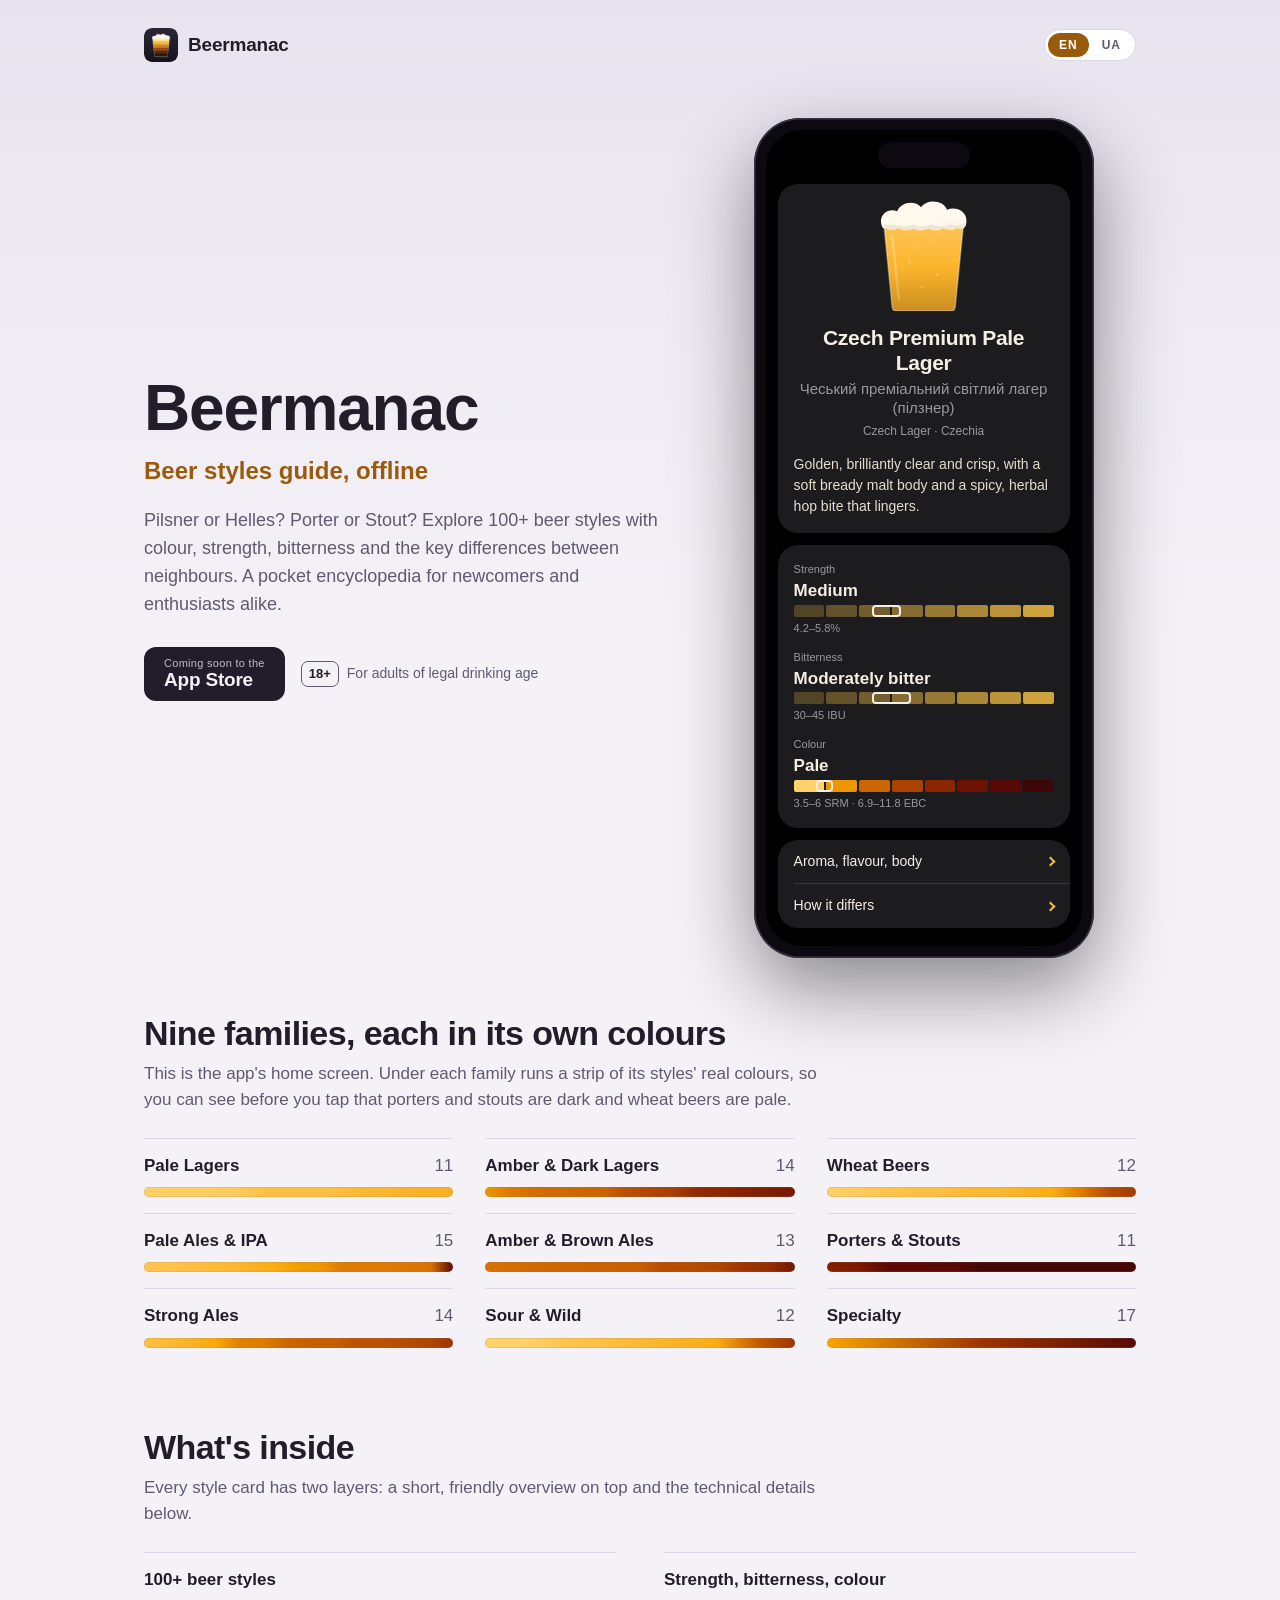
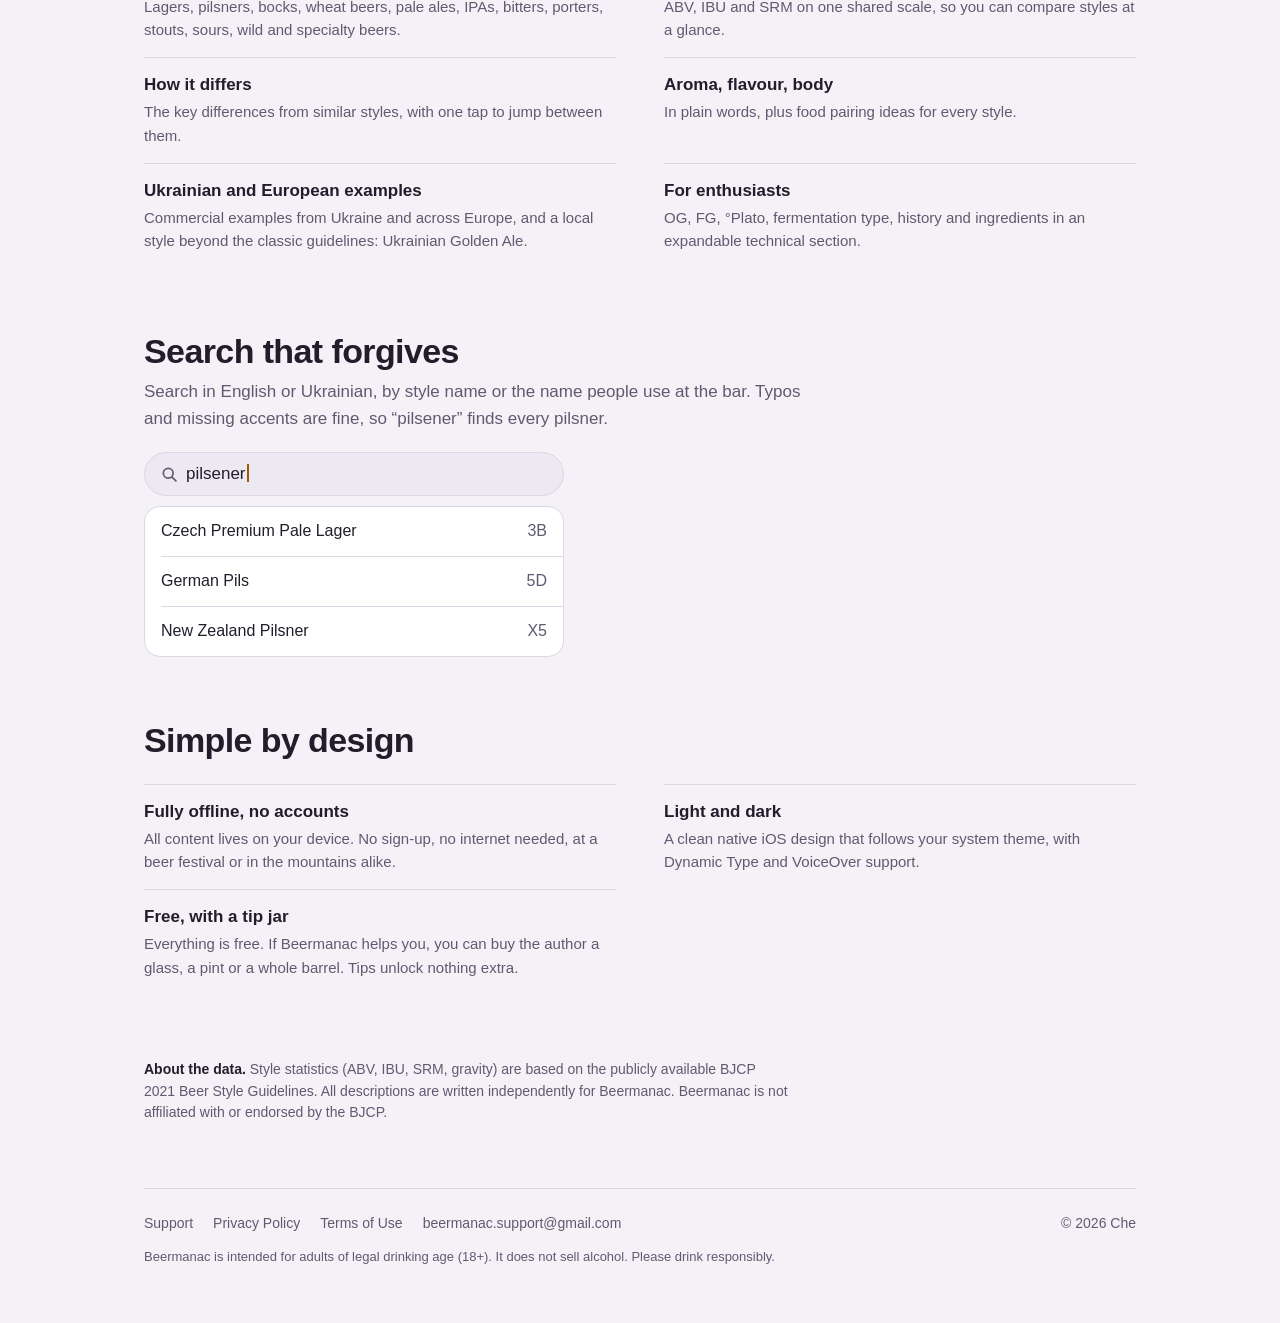
==== commit d9a066df: "Show the app's family list and search on the landing - Replace the six-block spectrum (icon colours)" ====
--- a/index.html
+++ b/index.html
@@ -74,7 +74,7 @@
         <div class="phone" aria-label="Example style card from the app" role="img">
           <div class="screen" aria-hidden="true">
             <div class="island"></div>
-            <div class="card-head">
+            <div class="grp"><div class="card-head">
               <svg class="style-glass" viewBox="222 166 584 706" focusable="false">
               <defs>
                 <clipPath id="glass-clip"><path d="M258 306 L766 306 L712 846 Q709 872 682 872 L342 872 Q315 872 312 846 Z"/></clipPath>
@@ -93,26 +93,32 @@
               <div class="alt">Чеський преміальний світлий лагер (пілзнер)</div>
               <div class="crumb">Czech Lager · Czechia</div>
             </div>
-            <p class="overview">Golden, brilliantly clear and crisp, with a soft bready malt body and a spicy, herbal hop bite that lingers.</p>
-            <div class="scales">
+            <p class="overview">Golden, brilliantly clear and crisp, with a soft bready malt body and a spicy, herbal hop bite that lingers.</p></div>
+            <div class="grp scales">
               <div class="scale scale--abv"><span class="scale-title">Strength</span><span class="scale-zone">Medium</span><span class="seg"><i></i><i></i><i></i><i></i><i></i><i></i><i></i><i></i><b style="left:30%;width:11.4%"></b></span><span class="scale-nums">4.2–5.8%</span></div>
               <div class="scale scale--ibu"><span class="scale-title">Bitterness</span><span class="scale-zone">Moderately bitter</span><span class="seg"><i></i><i></i><i></i><i></i><i></i><i></i><i></i><i></i><b style="left:30%;width:15%"></b></span><span class="scale-nums">30–45 IBU</span></div>
               <div class="scale scale--srm"><span class="scale-title">Colour</span><span class="scale-zone">Pale</span><span class="seg"><i></i><i></i><i></i><i></i><i></i><i></i><i></i><i></i><b style="left:8.75%;width:6.25%"></b></span><span class="scale-nums">3.5–6 SRM · 6.9–11.8 EBC</span></div>
             </div>
-            <div class="rows"><span>Aroma, flavour, body</span><span>How it differs</span></div>
+            <div class="grp rows"><span>Aroma, flavour, body</span><span>How it differs</span></div>
           </div>
         </div>
       </section>
 
-      <div class="spectrum" aria-label="Beer colour spectrum from straw to black">
-        <div>Straw<span>Pilsner, Helles</span></div>
-        <div>Gold<span>Kölsch, Blonde</span></div>
-        <div>Amber<span>Märzen, IPA</span></div>
-        <div>Copper<span>Bitter, Red Ale</span></div>
-        <div>Brown<span>Brown Ale, Dunkel</span></div>
-        <div>Black<span>Porter, Stout</span></div>
-      </div>
-      <p class="spectrum-caption">Every style in its real colour: the glass on each card is tinted by the style's SRM.</p>
+      <section class="families">
+        <h2>Nine families, each in its own colours</h2>
+        <p class="section-lead">This is the app's home screen. Under each family runs a strip of its styles' real colours, so you can see before you tap that porters and stouts are dark and wheat beers are pale.</p>
+        <ul class="family-list" aria-label="Style families as listed in the app, each with a strip of its styles' colours">
+          <li><span class="family-name">Pale Lagers</span><span class="family-count">11</span><span class="strip" style="background:linear-gradient(90deg, #FFD169, #FFCE62, #FFCE62, #FFCA5A, #FFBF42, #FFBF42, #FFBF42, #FDB832, #FCB42B, #FBB123, #FBB123)"></span></li>
+          <li><span class="family-name">Amber &amp; Dark Lagers</span><span class="family-count">14</span><span class="strip" style="background:linear-gradient(90deg, #EE9600, #DE7C00, #D36E00, #CF6900, #CD6600, #CB6200, #B84E00, #B04500, #A63E00, #8E2900, #8B2600, #852000, #7E1C00, #771900)"></span></li>
+          <li><span class="family-name">Wheat Beers</span><span class="family-count">12</span><span class="strip" style="background:linear-gradient(90deg, #FFD169, #FFCA5A, #FFC44E, #FFBF42, #FFBF42, #FDB832, #FDB832, #FBB123, #FAAC12, #DE7C00, #B84E00, #A43A00)"></span></li>
+          <li><span class="family-name">Pale Ales &amp; IPA</span><span class="family-count">15</span><span class="strip" style="background:linear-gradient(90deg, #FFC44E, #FFC44E, #FFBF42, #FEBC3A, #FDB832, #FBB123, #FAAC12, #F39C00, #EE9600, #DE7C00, #DE7C00, #DE7C00, #DA7700, #D77200, #590905)"></span></li>
+          <li><span class="family-name">Amber &amp; Brown Ales</span><span class="family-count">13</span><span class="strip" style="background:linear-gradient(90deg, #D77200, #D36E00, #CF6900, #CD6600, #CB6200, #CB6200, #C75E00, #B54C00, #B54C00, #B04500, #9E3400, #952D00, #741600)"></span></li>
+          <li><span class="family-name">Porters &amp; Stouts</span><span class="family-count">11</span><span class="strip" style="background:linear-gradient(90deg, #852000, #7B1A00, #5A0A02, #5A0A02, #590905, #470606, #470606, #470606, #470606, #470606, #470606)"></span></li>
+          <li><span class="family-name">Strong Ales</span><span class="family-count">14</span><span class="strip" style="background:linear-gradient(90deg, #FFBF42, #FDB832, #FBB123, #F9A909, #E28000, #DE7C00, #CD6600, #C75E00, #C75E00, #BB5100, #BB5100, #B54C00, #B04500, #9E3400)"></span></li>
+          <li><span class="family-name">Sour &amp; Wild</span><span class="family-count">12</span><span class="strip" style="background:linear-gradient(90deg, #FFD169, #FFD169, #FFC44E, #FFBF42, #FDB832, #FBB123, #FAAC12, #C75E00, #9E3400)"></span></li>
+          <li><span class="family-name">Specialty</span><span class="family-count">17</span><span class="strip" style="background:linear-gradient(90deg, #F8A600, #9E3400, #590905)"></span></li>
+        </ul>
+      </section>
 
       <section class="section">
         <h2>What's inside</h2>
@@ -129,8 +135,8 @@
 
       <section class="section">
         <h2>Search that forgives</h2>
-        <p class="section-lead">Search by style name in English or Ukrainian. Typos and accents are fine.</p>
-        <div class="search-demo"><span class="q">marzen</span><span class="arrow">→</span><span class="hit">Märzen</span></div>
+        <p class="section-lead">Search in English or Ukrainian, by style name or the name people use at the bar. Typos and missing accents are fine, so “pilsener” finds every pilsner.</p>
+        <div class="search-demo" role="img" aria-label="Search field with the query “pilsener” and three results"><div class="search-field" aria-hidden="true"><svg viewBox="0 0 20 20" aria-hidden="true"><circle cx="8.5" cy="8.5" r="5.75" fill="none" stroke="currentColor" stroke-width="2"/><path d="M13 13l4.5 4.5" stroke="currentColor" stroke-width="2" stroke-linecap="round"/></svg><span>pilsener</span></div><ul class="results" aria-hidden="true"><li><span>Czech Premium Pale Lager</span><span class="code">3B</span></li><li><span>German Pils</span><span class="code">5D</span></li><li><span>New Zealand Pilsner</span><span class="code">X5</span></li></ul></div>
       </section>
 
       <section class="section">
@@ -142,7 +148,7 @@
         </dl>
       </section>
 
-      <p class="note"><strong>About the data.</strong> Style statistics (ABV, IBU, SRM, gravity) are based on the publicly available BJCP 2021 Beer Style Guidelines. All descriptions are written independently for Beermanac. Beermanac is not affiliated with or endorsed by the BJCP.</p>
+      <p class="data-note"><strong>About the data.</strong> Style statistics (ABV, IBU, SRM, gravity) are based on the publicly available BJCP 2021 Beer Style Guidelines. All descriptions are written independently for Beermanac. Beermanac is not affiliated with or endorsed by the BJCP.</p>
     </main>
 
     <footer class="site-footer">
--- a/css/styles.css
+++ b/css/styles.css
@@ -1,5 +1,5 @@
 /* Beermanac / Пивогляд — landing styles.
-   Palette comes from the app icon: dark plum background and the SRM spectrum. */
+   Palette comes from the app icon (dark plum) and the app itself (amber accent, SRM colours). */
 
 :root {
   --bg:        #16131D;
@@ -14,13 +14,6 @@
   --link:      #F2C760;
   --foam:      #FFF8EC;
   --on-accent: #1B1622;
-
-  --srm-1: #F8E37E;
-  --srm-2: #EEBB42;
-  --srm-3: #D2812C;
-  --srm-4: #97491D;
-  --srm-5: #562914;
-  --srm-6: #23130B;
 
   --radius: 16px;
   --font: -apple-system, BlinkMacSystemFont, "SF Pro Text", "Segoe UI", Roboto, "Helvetica Neue", Arial, sans-serif;
@@ -200,15 +193,22 @@
 }
 .screen {
   border-radius: 36px;
-  background: #1C1924;
+  background: #000;
   color: #F4EEE4;
-  padding: 26px 20px 24px;
+  padding: 26px 12px 18px;
   overflow: hidden;
 }
 .screen .island {
   width: 92px; height: 26px; border-radius: 20px; background: #0C0A10;
   margin: -14px auto 16px;
 }
+/* Sections of the app's inset-grouped card. */
+.grp {
+  background: #1C1C1E;
+  border-radius: 20px;
+  padding: 16px;
+}
+.grp + .grp { margin-top: 12px; }
 .card-head { text-align: center; }
 .screen h2 {
   font-family: var(--font-display);
@@ -217,8 +217,8 @@
   margin: 0 0 3px;
   letter-spacing: -0.3px;
 }
-.screen .alt { font-size: 15px; line-height: 1.3; color: #A99FB8; }
-.screen .crumb { font-size: 12px; color: #A99FB8; margin-top: 4px; }
+.screen .alt { font-size: 15px; line-height: 1.3; color: #98989F; }
+.screen .crumb { font-size: 12px; color: #98989F; margin-top: 4px; }
 .style-glass {
   display: block;
   width: 92px;
@@ -227,9 +227,9 @@
 .screen .overview { font-size: 14px; line-height: 1.5; color: #E6DDD0; margin-top: 14px; }
 
 /* Scales as in the app: small title, zone word, 8-segment track with a range frame, numbers. */
-.scales { margin-top: 14px; display: grid; gap: 12px; }
+.scales { display: grid; gap: 12px; }
 .scale { display: grid; gap: 3px; }
-.scale-title, .scale-nums { font-size: 11px; color: #A99FB8; font-variant-numeric: tabular-nums; }
+.scale-title, .scale-nums { font-size: 11px; color: #98989F; font-variant-numeric: tabular-nums; }
 .scale-zone { font-size: 17px; font-weight: 600; line-height: 1.2; }
 .seg {
   position: relative;
@@ -265,19 +265,14 @@
 .scale--srm i:nth-child(8) { background: #3D0608; }
 
 /* Collapsed disclosure rows, as in the app's card. */
-.rows {
-  margin-top: 16px;
-  border-radius: 12px;
-  background: #26222F;
-  font-size: 14px;
-}
+.grp.rows { padding: 0 0 0 16px; font-size: 14px; }
 .rows span {
   display: flex;
   justify-content: space-between;
   align-items: center;
-  padding: 10px 14px;
-}
-.rows span + span { border-top: 1px solid #3A3348; }
+  padding: 11px 16px 11px 0;
+}
+.rows span + span { border-top: 0.5px solid #38383A; }
 .rows span::after {
   content: "";
   width: 7px; height: 7px;
@@ -286,28 +281,37 @@
   transform: rotate(45deg);
 }
 
-/* ── Spectrum ── */
-.spectrum {
+/* ── Families: the app's home list, with each group's colour strip ── */
+.families > h2 {
+  font-family: var(--font-display);
+  font-size: clamp(26px, 4vw, 34px);
+  letter-spacing: -0.6px;
+  line-height: 1.15;
+}
+.families > .section-lead { color: var(--muted); margin-top: 8px; max-width: 40em; }
+.family-list {
+  list-style: none;
   display: grid;
-  grid-template-columns: repeat(6, 1fr);
-  border-radius: var(--radius);
-  overflow: hidden;
-  border: 1px solid var(--border);
-}
-.spectrum div {
-  padding: 26px 12px 14px;
-  font-size: 13px;
-  font-weight: 600;
-  line-height: 1.25;
-}
-.spectrum span { display: block; font-weight: 400; font-size: 12px; opacity: 0.8; }
-.spectrum div:nth-child(1) { background: var(--srm-1); color: #3A2A08; }
-.spectrum div:nth-child(2) { background: var(--srm-2); color: #3A2A08; }
-.spectrum div:nth-child(3) { background: var(--srm-3); color: #2A1405; }
-.spectrum div:nth-child(4) { background: var(--srm-4); color: #FFF3E3; }
-.spectrum div:nth-child(5) { background: var(--srm-5); color: #FFF3E3; }
-.spectrum div:nth-child(6) { background: var(--srm-6); color: #FFF3E3; }
-.spectrum-caption { font-size: 14px; color: var(--muted); margin-top: 10px; }
+  grid-template-columns: repeat(3, minmax(0, 1fr));
+  gap: 0 32px;
+  margin-top: 24px;
+}
+.family-list li {
+  display: grid;
+  grid-template-columns: 1fr auto;
+  align-items: baseline;
+  gap: 8px 12px;
+  padding: 14px 0 16px;
+  border-top: 1px solid var(--border);
+}
+.family-name { font-weight: 600; }
+.family-count { color: var(--muted); font-variant-numeric: tabular-nums; }
+.strip {
+  grid-column: 1 / -1;
+  height: 10px;
+  border-radius: 5px;
+  box-shadow: inset 0 0 0 0.5px rgba(127, 127, 127, 0.35);
+}
 
 /* ── Sections ── */
 .section { padding-top: 64px; }
@@ -325,7 +329,6 @@
   grid-template-columns: repeat(2, minmax(0, 1fr));
   column-gap: 48px;
   margin-top: 24px;
-  max-width: 920px;
 }
 .facts > div {
   padding: 16px 0;
@@ -335,34 +338,53 @@
 .facts dd { margin-top: 4px; font-size: 15px; color: var(--muted); max-width: 36em; }
 
 .search-demo {
-  display: flex;
-  flex-wrap: wrap;
-  align-items: center;
-  gap: 12px;
-  margin-top: 14px;
-  font-size: 15px;
-}
-.search-demo .q {
-  padding: 6px 14px;
-  border-radius: 999px;
+  max-width: 420px;
+  margin-top: 20px;
+}
+.search-field {
+  display: flex;
+  align-items: center;
+  gap: 8px;
+  height: 44px;
+  padding: 0 16px;
+  border-radius: 22px;
   background: var(--surface-2);
   border: 1px solid var(--border);
-  font-family: ui-monospace, "SF Mono", Menlo, monospace;
-  font-size: 14px;
-}
-.search-demo .arrow { color: var(--muted); }
-.search-demo .hit { font-weight: 700; color: var(--accent); }
-
-.note {
-  margin-top: 56px;
-  padding: 20px 22px;
-  border-radius: var(--radius);
+}
+.search-field svg { width: 17px; height: 17px; color: var(--muted); flex: none; }
+.search-field span::after {
+  content: "";
+  display: inline-block;
+  width: 2px; height: 1.1em;
+  margin-left: 1px;
+  vertical-align: -0.2em;
+  background: var(--accent);
+}
+.results {
+  list-style: none;
+  margin-top: 10px;
+  padding-left: 16px;
+  border-radius: 16px;
   background: var(--surface);
   border: 1px solid var(--border);
+}
+.results li {
+  display: flex;
+  justify-content: space-between;
+  gap: 12px;
+  padding: 12px 16px 12px 0;
+  font-size: 16px;
+}
+.results li + li { border-top: 1px solid var(--border); }
+.results .code { color: var(--muted); font-variant-numeric: tabular-nums; }
+
+.data-note {
+  margin-top: 64px;
+  max-width: 46em;
   font-size: 14px;
   color: var(--muted);
 }
-.note strong { color: var(--text); }
+.data-note strong { color: var(--text); }
 
 /* ── Footer ── */
 .site-footer {
@@ -456,12 +478,13 @@
 /* ── Responsive ── */
 @media (max-width: 860px) {
   .hero { grid-template-columns: 1fr; gap: 40px; padding-top: 16px; }
+  .family-list { grid-template-columns: repeat(2, minmax(0, 1fr)); }
 }
 @media (max-width: 560px) {
   .page { padding: 16px 16px 48px; }
   .facts { grid-template-columns: 1fr; }
-  .spectrum { grid-template-columns: repeat(3, 1fr); }
-    .brand span { display: none; }
+  .family-list { grid-template-columns: 1fr; }
+  .brand span { display: none; }
 }
 
 @media (prefers-reduced-motion: reduce) {
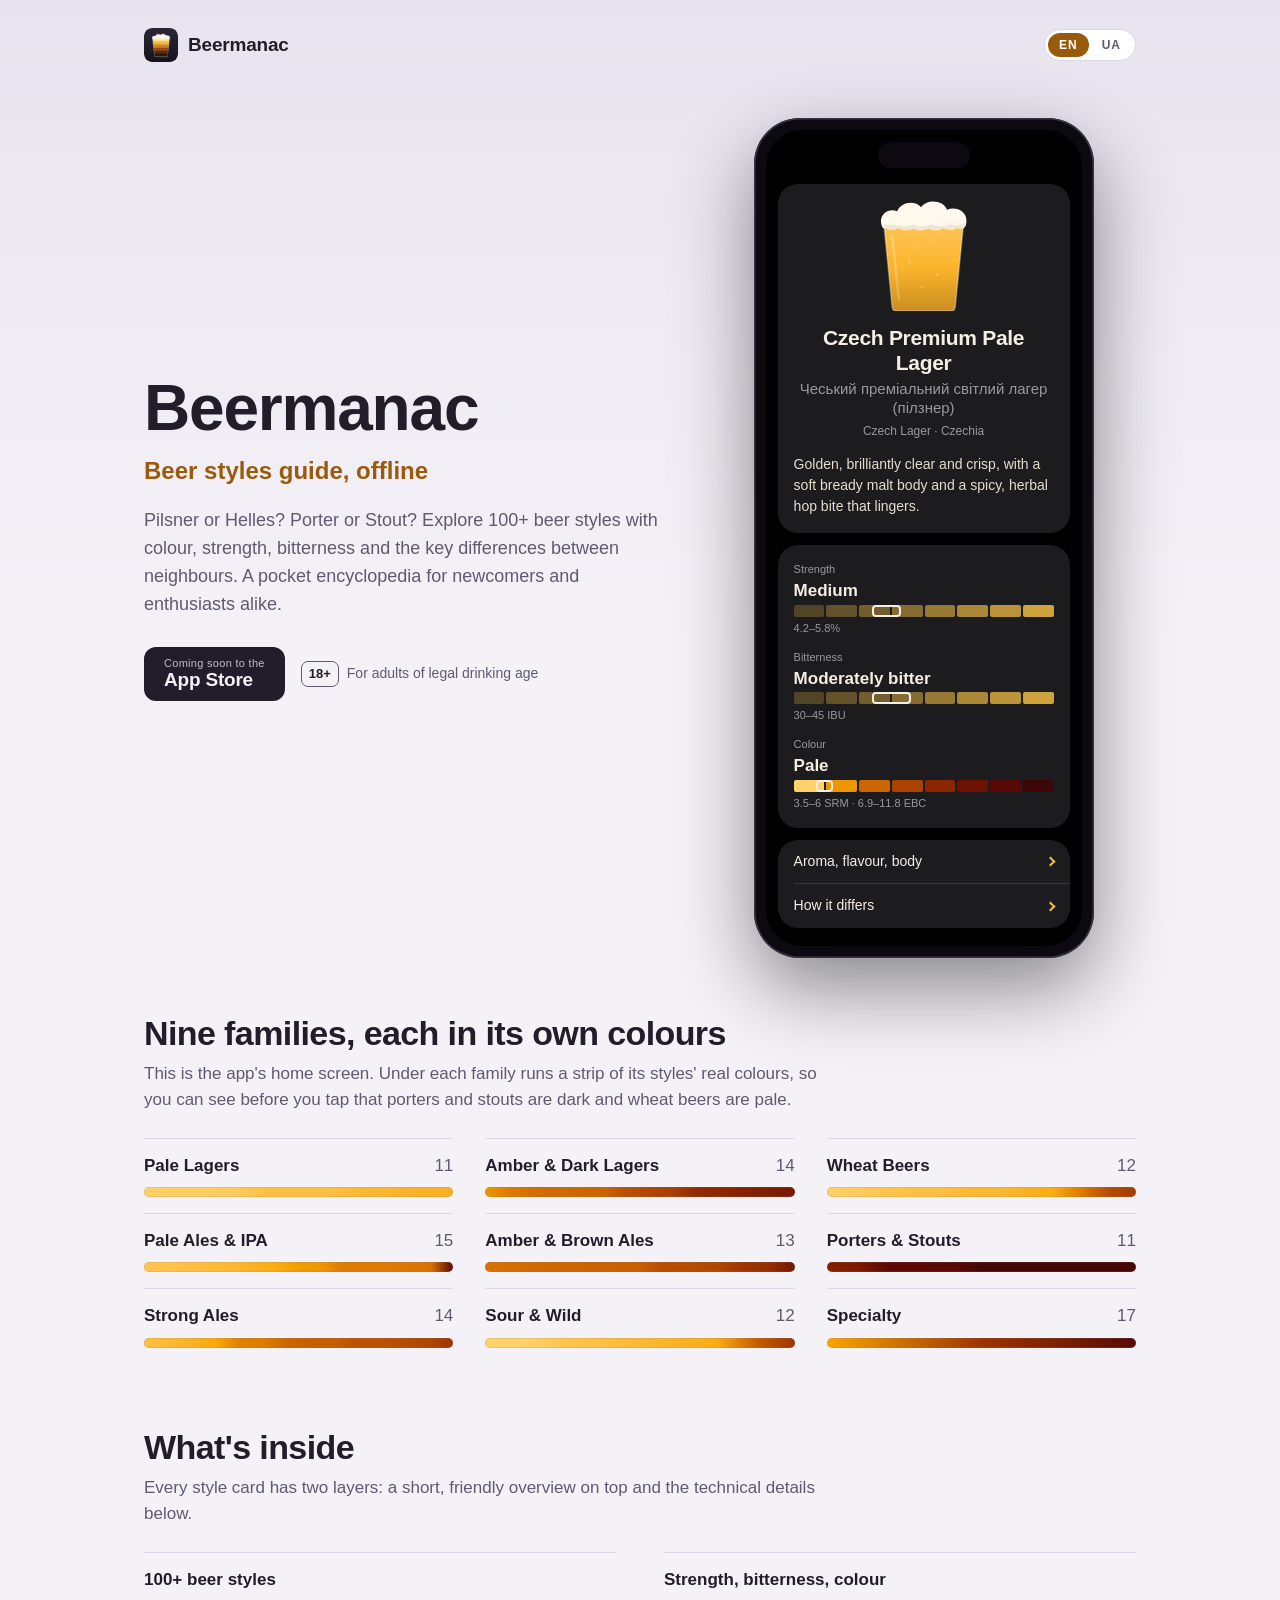
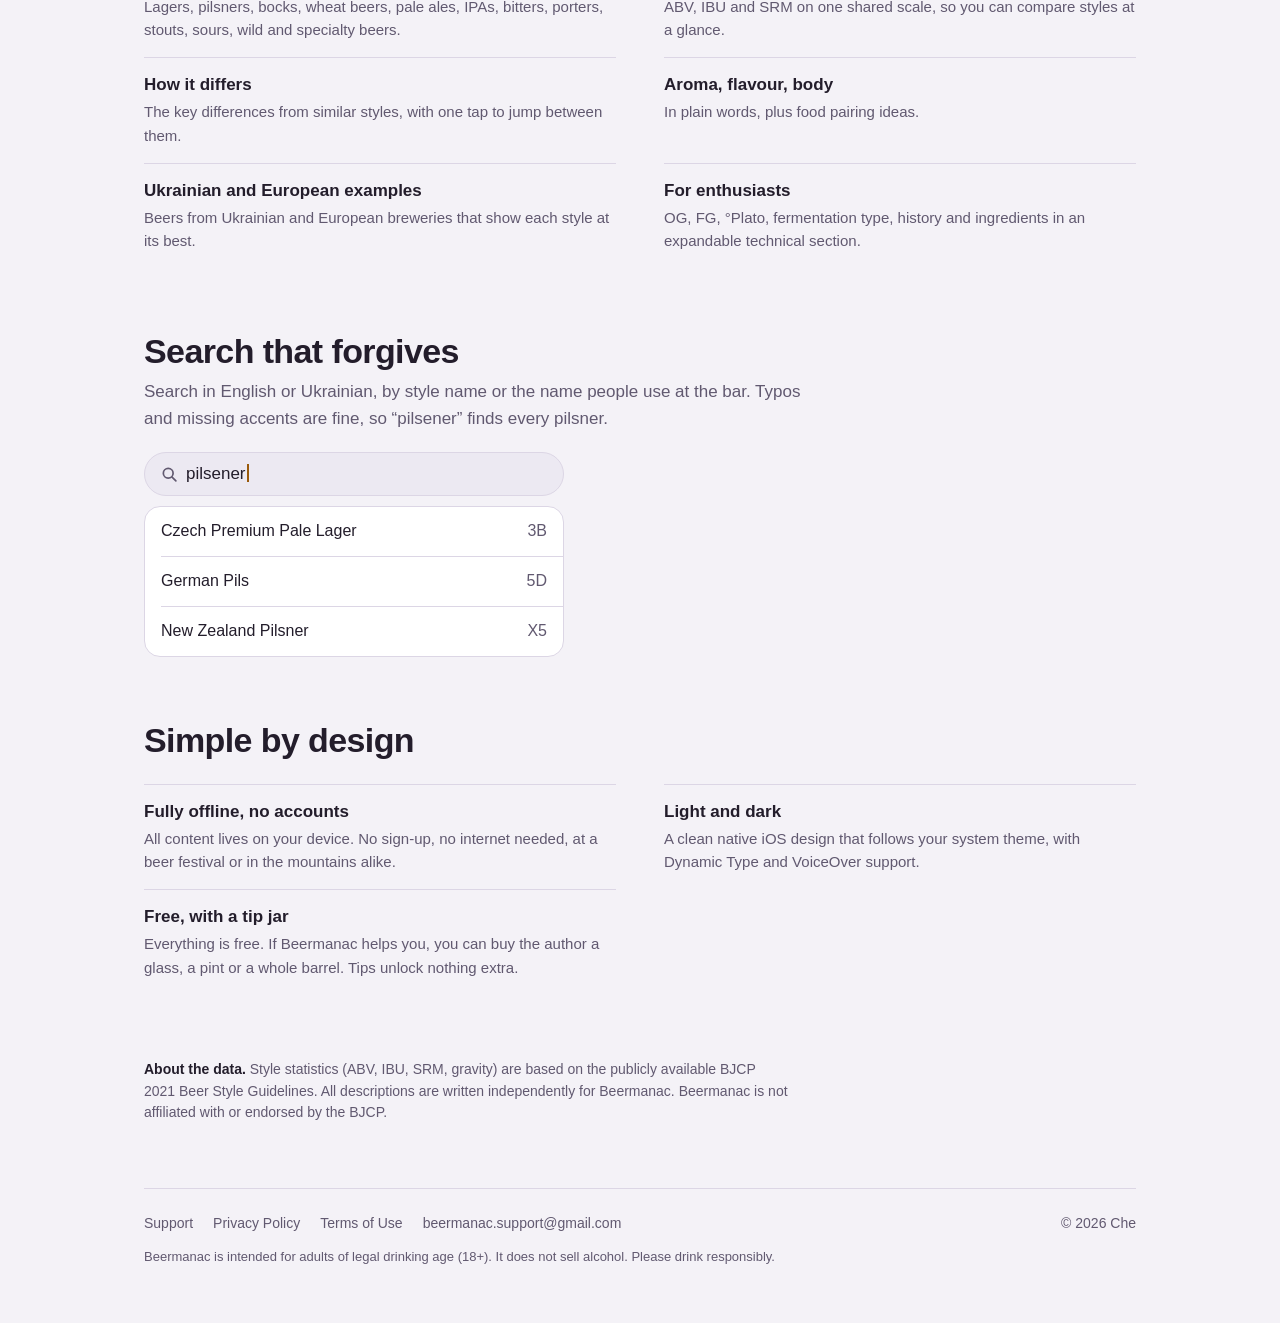
==== commit 016c4dbc: "Align privacy policy with the app; stop singling out one local style Privacy policy and support now " ====
--- a/index.html
+++ b/index.html
@@ -127,8 +127,8 @@
           <div><dt>100+ beer styles</dt><dd>Lagers, pilsners, bocks, wheat beers, pale ales, IPAs, bitters, porters, stouts, sours, wild and specialty beers.</dd></div>
           <div><dt>Strength, bitterness, colour</dt><dd>ABV, IBU and SRM on one shared scale, so you can compare styles at a glance.</dd></div>
           <div><dt>How it differs</dt><dd>The key differences from similar styles, with one tap to jump between them.</dd></div>
-          <div><dt>Aroma, flavour, body</dt><dd>In plain words, plus food pairing ideas for every style.</dd></div>
-          <div><dt>Ukrainian and European examples</dt><dd>Commercial examples from Ukraine and across Europe, and a local style beyond the classic guidelines: Ukrainian Golden Ale.</dd></div>
+          <div><dt>Aroma, flavour, body</dt><dd>In plain words, plus food pairing ideas.</dd></div>
+          <div><dt>Ukrainian and European examples</dt><dd>Beers from Ukrainian and European breweries that show each style at its best.</dd></div>
           <div><dt>For enthusiasts</dt><dd>OG, FG, °Plato, fermentation type, history and ingredients in an expandable technical section.</dd></div>
         </dl>
       </section>
